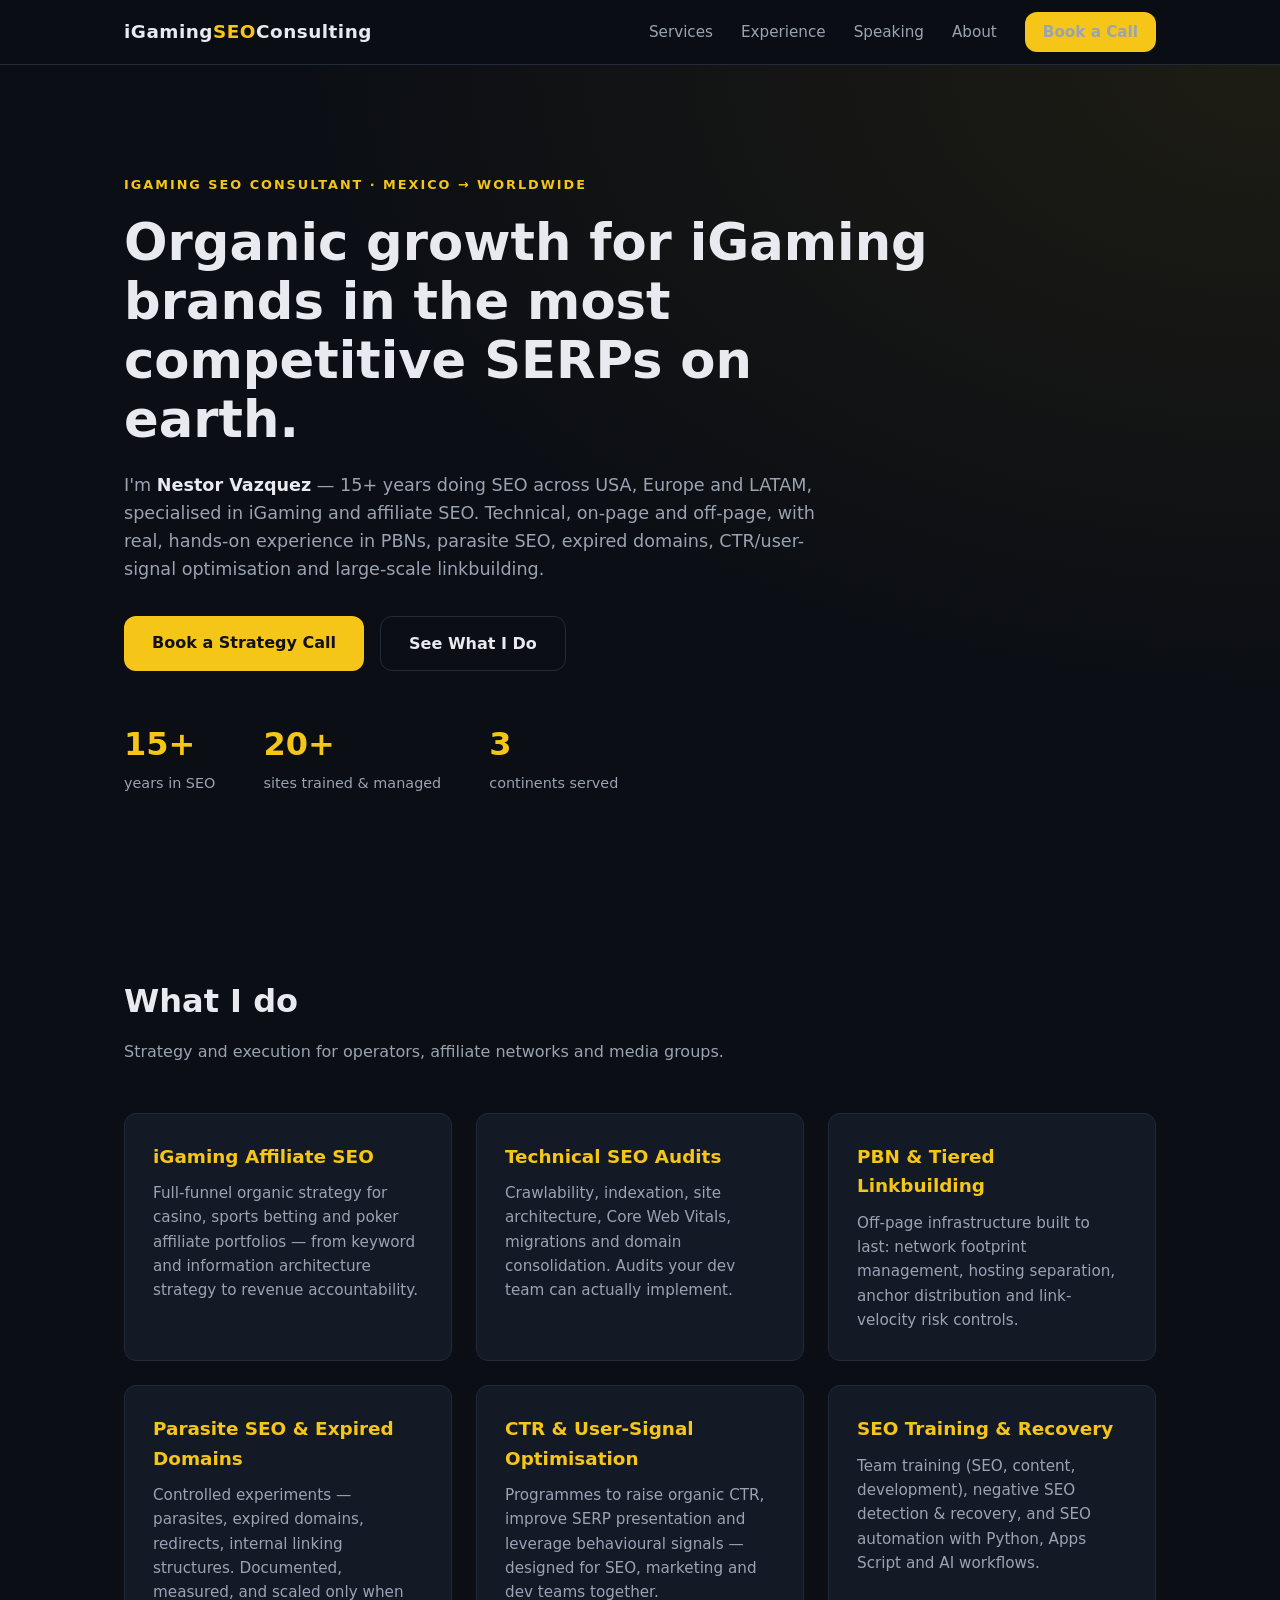
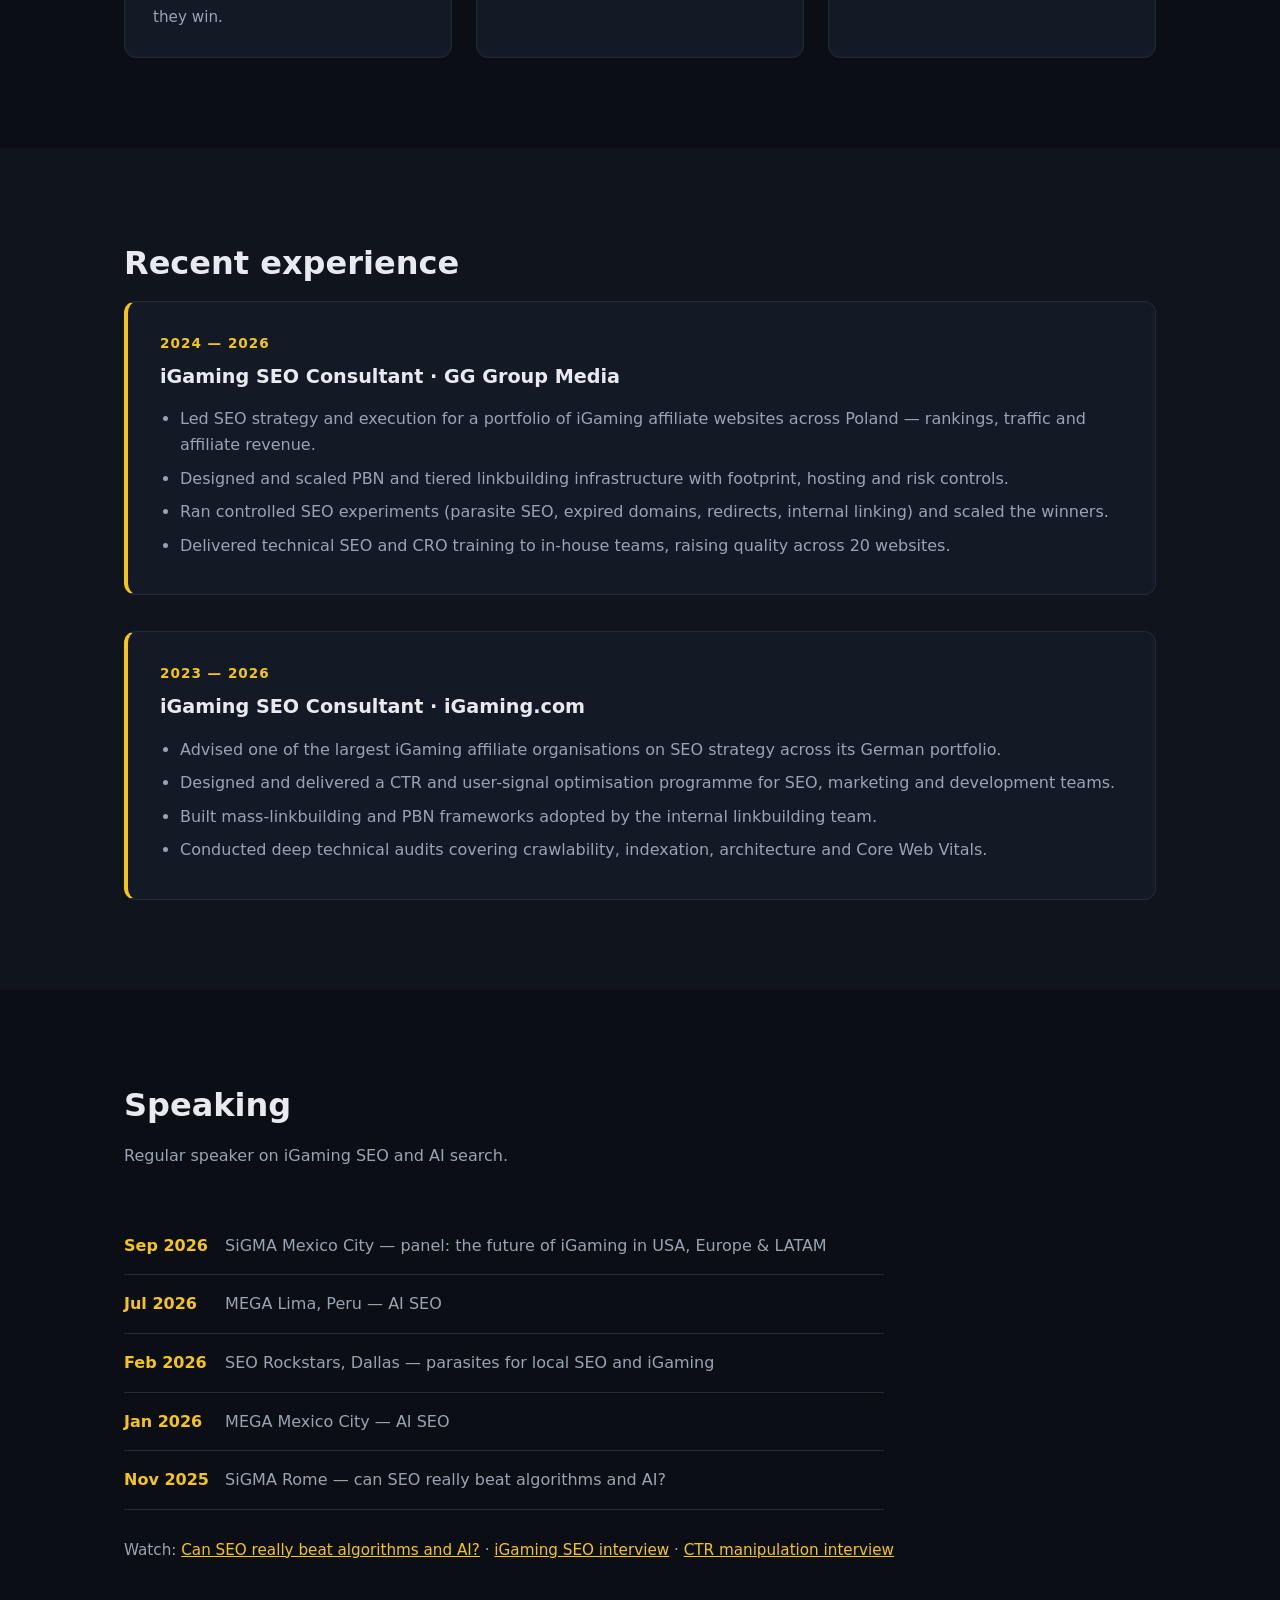
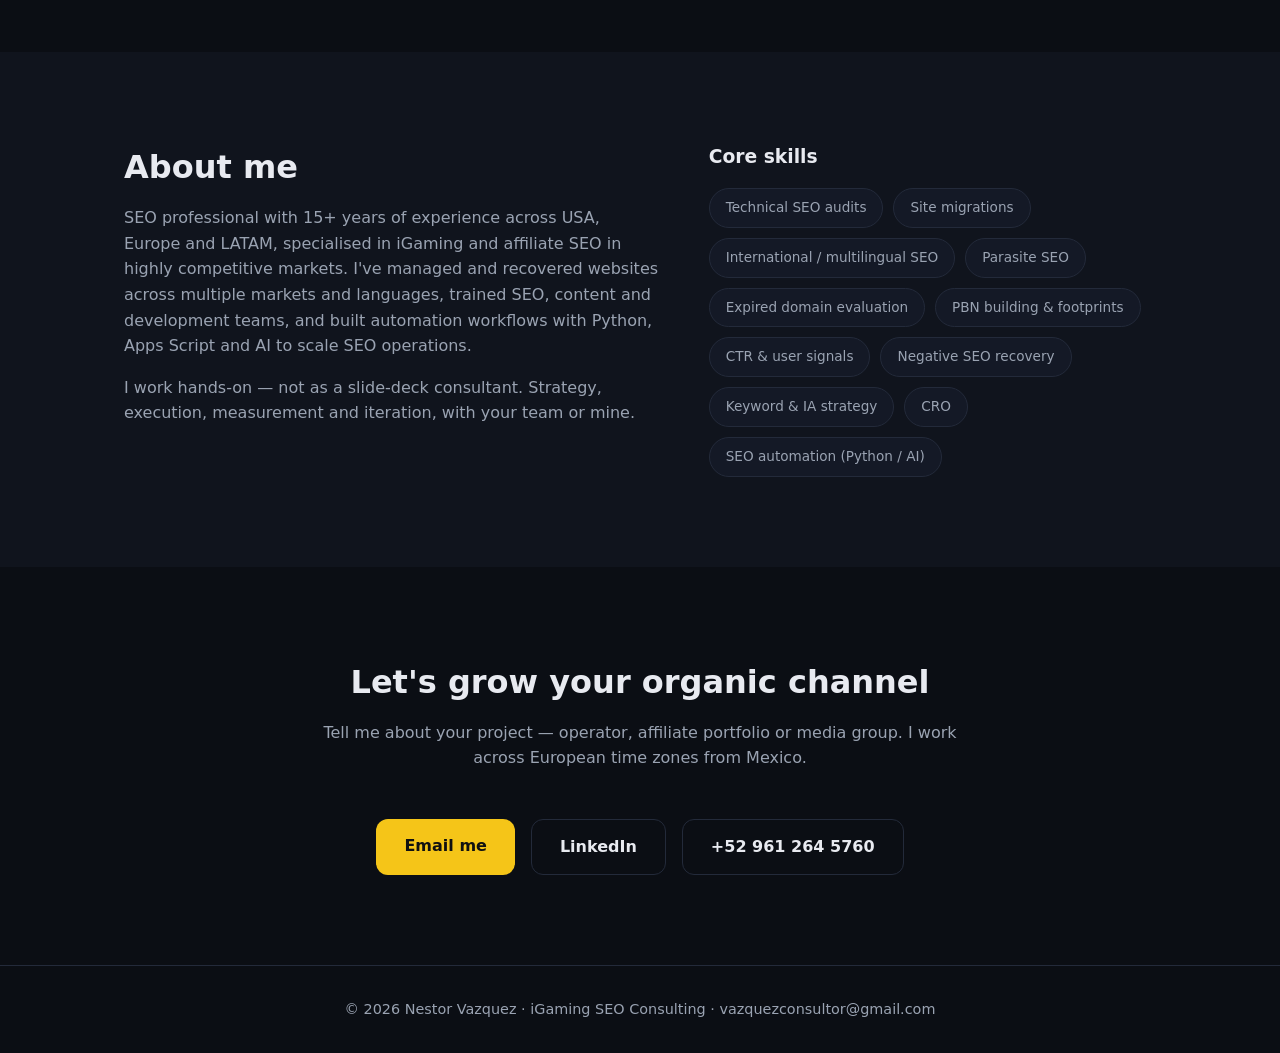
==== index.html @ 578649e8 "Initial site: iGaming SEO Consulting" ====
<!DOCTYPE html>
<html lang="en">
<head>
  <meta charset="UTF-8" />
  <meta name="viewport" content="width=device-width, initial-scale=1.0" />
  <title>iGaming SEO Consulting — Nestor Vazquez | Affiliate & Technical SEO</title>
  <meta name="description" content="iGaming SEO consulting by Nestor Vazquez: affiliate SEO, technical audits, PBN & tiered linkbuilding, parasite SEO, CTR optimisation. 15+ years across USA, Europe and LATAM." />
  <meta property="og:title" content="iGaming SEO Consulting — Nestor Vazquez" />
  <meta property="og:description" content="Affiliate SEO, technical SEO and organic growth for iGaming brands. 15+ years in the most competitive SERPs on earth." />
  <meta property="og:type" content="website" />
  <link rel="icon" href="data:image/svg+xml,%3Csvg xmlns='http://www.w3.org/2000/svg' viewBox='0 0 100 100'%3E%3Ctext y='0.9em' font-size='90'%3E%F0%9F%8E%B0%3C/text%3E%3C/svg%3E" />
  <link rel="stylesheet" href="styles.css" />
</head>
<body>
  <header class="site-header">
    <nav class="nav container">
      <a class="logo" href="#top">iGaming<span>SEO</span>Consulting</a>
      <button class="nav-toggle" aria-label="Toggle menu" aria-expanded="false">☰</button>
      <ul class="nav-links">
        <li><a href="#services">Services</a></li>
        <li><a href="#experience">Experience</a></li>
        <li><a href="#speaking">Speaking</a></li>
        <li><a href="#about">About</a></li>
        <li><a class="btn btn-small" href="#contact">Book a Call</a></li>
      </ul>
    </nav>
  </header>

  <main id="top">
    <!-- HERO -->
    <section class="hero">
      <div class="container hero-grid">
        <div>
          <p class="eyebrow">iGaming SEO Consultant · Mexico → worldwide</p>
          <h1>Organic growth for iGaming brands in the most competitive SERPs on earth.</h1>
          <p class="lead">
            I'm <strong>Nestor Vazquez</strong> — 15+ years doing SEO across USA, Europe and LATAM,
            specialised in iGaming and affiliate SEO. Technical, on-page and off-page,
            with real, hands-on experience in PBNs, parasite SEO, expired domains,
            CTR/user-signal optimisation and large-scale linkbuilding.
          </p>
          <div class="hero-cta">
            <a class="btn" href="#contact">Book a Strategy Call</a>
            <a class="btn btn-ghost" href="#services">See What I Do</a>
          </div>
          <ul class="hero-stats">
            <li><strong>15+</strong><span>years in SEO</span></li>
            <li><strong>20+</strong><span>sites trained &amp; managed</span></li>
            <li><strong>3</strong><span>continents served</span></li>
          </ul>
        </div>
      </div>
    </section>

    <!-- SERVICES -->
    <section id="services" class="section">
      <div class="container">
        <h2 class="section-title">What I do</h2>
        <p class="section-sub">Strategy and execution for operators, affiliate networks and media groups.</p>
        <div class="cards">
          <article class="card">
            <h3>iGaming Affiliate SEO</h3>
            <p>Full-funnel organic strategy for casino, sports betting and poker affiliate portfolios — from keyword and information architecture strategy to revenue accountability.</p>
          </article>
          <article class="card">
            <h3>Technical SEO Audits</h3>
            <p>Crawlability, indexation, site architecture, Core Web Vitals, migrations and domain consolidation. Audits your dev team can actually implement.</p>
          </article>
          <article class="card">
            <h3>PBN &amp; Tiered Linkbuilding</h3>
            <p>Off-page infrastructure built to last: network footprint management, hosting separation, anchor distribution and link-velocity risk controls.</p>
          </article>
          <article class="card">
            <h3>Parasite SEO &amp; Expired Domains</h3>
            <p>Controlled experiments — parasites, expired domains, redirects, internal linking structures. Documented, measured, and scaled only when they win.</p>
          </article>
          <article class="card">
            <h3>CTR &amp; User-Signal Optimisation</h3>
            <p>Programmes to raise organic CTR, improve SERP presentation and leverage behavioural signals — designed for SEO, marketing and dev teams together.</p>
          </article>
          <article class="card">
            <h3>SEO Training &amp; Recovery</h3>
            <p>Team training (SEO, content, development), negative SEO detection &amp; recovery, and SEO automation with Python, Apps Script and AI workflows.</p>
          </article>
        </div>
      </div>
    </section>

    <!-- EXPERIENCE -->
    <section id="experience" class="section section-alt">
      <div class="container">
        <h2 class="section-title">Recent experience</h2>
        <div class="timeline">
          <div class="timeline-item">
            <span class="timeline-date">2024 — 2026</span>
            <h3>iGaming SEO Consultant · GG Group Media</h3>
            <ul>
              <li>Led SEO strategy and execution for a portfolio of iGaming affiliate websites across Poland — rankings, traffic and affiliate revenue.</li>
              <li>Designed and scaled PBN and tiered linkbuilding infrastructure with footprint, hosting and risk controls.</li>
              <li>Ran controlled SEO experiments (parasite SEO, expired domains, redirects, internal linking) and scaled the winners.</li>
              <li>Delivered technical SEO and CRO training to in-house teams, raising quality across 20 websites.</li>
            </ul>
          </div>
          <div class="timeline-item">
            <span class="timeline-date">2023 — 2026</span>
            <h3>iGaming SEO Consultant · iGaming.com</h3>
            <ul>
              <li>Advised one of the largest iGaming affiliate organisations on SEO strategy across its German portfolio.</li>
              <li>Designed and delivered a CTR and user-signal optimisation programme for SEO, marketing and development teams.</li>
              <li>Built mass-linkbuilding and PBN frameworks adopted by the internal linkbuilding team.</li>
              <li>Conducted deep technical audits covering crawlability, indexation, architecture and Core Web Vitals.</li>
            </ul>
          </div>
        </div>
      </div>
    </section>

    <!-- SPEAKING -->
    <section id="speaking" class="section">
      <div class="container">
        <h2 class="section-title">Speaking</h2>
        <p class="section-sub">Regular speaker on iGaming SEO and AI search.</p>
        <ul class="speaking-list">
          <li><span>Sep 2026</span> SiGMA Mexico City — panel: the future of iGaming in USA, Europe &amp; LATAM</li>
          <li><span>Jul 2026</span> MEGA Lima, Peru — AI SEO</li>
          <li><span>Feb 2026</span> SEO Rockstars, Dallas — parasites for local SEO and iGaming</li>
          <li><span>Jan 2026</span> MEGA Mexico City — AI SEO</li>
          <li><span>Nov 2025</span> SiGMA Rome — can SEO really beat algorithms and AI?</li>
        </ul>
        <p class="speaking-links">
          Watch:
          <a href="https://www.youtube.com/watch?v=Hl3GRBkv2NE" target="_blank" rel="noopener">Can SEO really beat algorithms and AI?</a> ·
          <a href="https://www.youtube.com/watch?v=VI8SNW221qQ" target="_blank" rel="noopener">iGaming SEO interview</a> ·
          <a href="https://www.youtube.com/watch?v=BopaThEolQs" target="_blank" rel="noopener">CTR manipulation interview</a>
        </p>
      </div>
    </section>

    <!-- ABOUT -->
    <section id="about" class="section section-alt">
      <div class="container about-grid">
        <div>
          <h2 class="section-title">About me</h2>
          <p>
            SEO professional with 15+ years of experience across USA, Europe and LATAM,
            specialised in iGaming and affiliate SEO in highly competitive markets.
            I've managed and recovered websites across multiple markets and languages,
            trained SEO, content and development teams, and built automation workflows
            with Python, Apps Script and AI to scale SEO operations.
          </p>
          <p>
            I work hands-on — not as a slide-deck consultant. Strategy, execution,
            measurement and iteration, with your team or mine.
          </p>
        </div>
        <div class="skills">
          <h3>Core skills</h3>
          <ul class="tags">
            <li>Technical SEO audits</li>
            <li>Site migrations</li>
            <li>International / multilingual SEO</li>
            <li>Parasite SEO</li>
            <li>Expired domain evaluation</li>
            <li>PBN building &amp; footprints</li>
            <li>CTR &amp; user signals</li>
            <li>Negative SEO recovery</li>
            <li>Keyword &amp; IA strategy</li>
            <li>CRO</li>
            <li>SEO automation (Python / AI)</li>
          </ul>
        </div>
      </div>
    </section>

    <!-- CONTACT -->
    <section id="contact" class="section contact">
      <div class="container">
        <h2 class="section-title">Let's grow your organic channel</h2>
        <p class="section-sub">
          Tell me about your project — operator, affiliate portfolio or media group.
          I work across European time zones from Mexico.
        </p>
        <div class="contact-actions">
          <a class="btn" href="mailto:vazquezconsultor@gmail.com?subject=iGaming%20SEO%20Consulting%20Inquiry">Email me</a>
          <a class="btn btn-ghost" href="https://www.linkedin.com/in/nestorvazquez/" target="_blank" rel="noopener">LinkedIn</a>
          <a class="btn btn-ghost" href="tel:+529612645760">+52 961 264 5760</a>
        </div>
      </div>
    </section>
  </main>

  <footer class="site-footer">
    <div class="container">
      <p>© 2026 Nestor Vazquez · iGaming SEO Consulting · vazquezconsultor@gmail.com</p>
    </div>
  </footer>

  <script src="script.js"></script>
</body>
</html>
---- styles.css ----
:root {
  --bg: #0b0e14;
  --bg-alt: #10141d;
  --card: #141926;
  --text: #e8eaf0;
  --muted: #9aa3b2;
  --accent: #f5c518;
  --accent-dark: #c79e0a;
  --border: #232a3a;
  --radius: 12px;
}

* { margin: 0; padding: 0; box-sizing: border-box; }

html { scroll-behavior: smooth; }

body {
  font-family: "Segoe UI", system-ui, -apple-system, sans-serif;
  background: var(--bg);
  color: var(--text);
  line-height: 1.6;
}

.container { max-width: 1080px; margin: 0 auto; padding: 0 24px; }

/* Header */
.site-header {
  position: sticky;
  top: 0;
  z-index: 100;
  background: rgba(11, 14, 20, 0.9);
  backdrop-filter: blur(8px);
  border-bottom: 1px solid var(--border);
}

.nav {
  display: flex;
  align-items: center;
  justify-content: space-between;
  height: 64px;
}

.logo {
  font-weight: 800;
  font-size: 1.15rem;
  color: var(--text);
  text-decoration: none;
  letter-spacing: 0.5px;
}

.logo span { color: var(--accent); }

.nav-links {
  display: flex;
  align-items: center;
  gap: 28px;
  list-style: none;
}

.nav-links a {
  color: var(--muted);
  text-decoration: none;
  font-size: 0.95rem;
  transition: color 0.2s;
}

.nav-links a:hover { color: var(--text); }

.nav-toggle {
  display: none;
  background: none;
  border: none;
  color: var(--text);
  font-size: 1.5rem;
  cursor: pointer;
}

/* Buttons */
.btn {
  display: inline-block;
  background: var(--accent);
  color: #111;
  font-weight: 700;
  padding: 14px 28px;
  border-radius: var(--radius);
  text-decoration: none;
  border: none;
  cursor: pointer;
  font-size: 1rem;
  transition: background 0.2s, transform 0.2s;
}

.btn:hover { background: var(--accent-dark); transform: translateY(-1px); }

.btn-ghost {
  background: transparent;
  color: var(--text);
  border: 1px solid var(--border);
}

.btn-ghost:hover { background: var(--card); }

.btn-small { padding: 8px 18px; font-size: 0.9rem; }

/* Hero */
.hero {
  padding: 110px 0 90px;
  background:
    radial-gradient(ellipse at top right, rgba(245, 197, 24, 0.08), transparent 55%),
    var(--bg);
}

.eyebrow {
  color: var(--accent);
  text-transform: uppercase;
  letter-spacing: 2px;
  font-size: 0.8rem;
  font-weight: 700;
  margin-bottom: 18px;
}

.hero h1 {
  font-size: clamp(2rem, 5vw, 3.2rem);
  line-height: 1.15;
  max-width: 820px;
  margin-bottom: 22px;
}

.lead { color: var(--muted); font-size: 1.1rem; max-width: 720px; margin-bottom: 32px; }
.lead strong { color: var(--text); }

.hero-cta { display: flex; gap: 16px; flex-wrap: wrap; margin-bottom: 48px; }

.hero-stats {
  display: flex;
  gap: 48px;
  list-style: none;
  flex-wrap: wrap;
}

.hero-stats strong {
  display: block;
  font-size: 2rem;
  color: var(--accent);
}

.hero-stats span { color: var(--muted); font-size: 0.9rem; }

/* Sections */
.section { padding: 90px 0; }

.section-alt { background: var(--bg-alt); }

.section-title { font-size: 2rem; margin-bottom: 12px; }

.section-sub { color: var(--muted); margin-bottom: 48px; max-width: 640px; }

/* Cards */
.cards {
  display: grid;
  grid-template-columns: repeat(auto-fit, minmax(300px, 1fr));
  gap: 24px;
}

.card {
  background: var(--card);
  border: 1px solid var(--border);
  border-radius: var(--radius);
  padding: 28px;
  transition: border-color 0.2s, transform 0.2s;
}

.card:hover { border-color: var(--accent); transform: translateY(-3px); }

.card h3 { color: var(--accent); margin-bottom: 10px; font-size: 1.15rem; }
.card p { color: var(--muted); font-size: 0.95rem; }

/* Timeline */
.timeline { display: grid; gap: 36px; }

.timeline-item {
  background: var(--card);
  border: 1px solid var(--border);
  border-left: 4px solid var(--accent);
  border-radius: var(--radius);
  padding: 28px 32px;
}

.timeline-date {
  color: var(--accent);
  font-weight: 700;
  font-size: 0.85rem;
  text-transform: uppercase;
  letter-spacing: 1px;
}

.timeline-item h3 { margin: 6px 0 14px; font-size: 1.2rem; }

.timeline-item ul { padding-left: 20px; color: var(--muted); }
.timeline-item li { margin-bottom: 8px; }

/* Speaking */
.speaking-list { list-style: none; max-width: 760px; }

.speaking-list li {
  padding: 16px 0;
  border-bottom: 1px solid var(--border);
  color: var(--muted);
}

.speaking-list span {
  color: var(--accent);
  font-weight: 700;
  display: inline-block;
  width: 96px;
}

.speaking-links { margin-top: 28px; color: var(--muted); font-size: 0.95rem; }
.speaking-links a { color: var(--accent); }

/* About */
.about-grid {
  display: grid;
  grid-template-columns: 1.2fr 1fr;
  gap: 48px;
  align-items: start;
}

.about-grid p { color: var(--muted); margin-bottom: 16px; }

.skills h3 { margin-bottom: 16px; }

.tags { list-style: none; display: flex; flex-wrap: wrap; gap: 10px; }

.tags li {
  background: var(--card);
  border: 1px solid var(--border);
  border-radius: 999px;
  padding: 8px 16px;
  font-size: 0.85rem;
  color: var(--muted);
}

/* Contact */
.contact { text-align: center; }

.contact .section-sub { margin-left: auto; margin-right: auto; }

.contact-actions {
  display: flex;
  gap: 16px;
  justify-content: center;
  flex-wrap: wrap;
}

/* Footer */
.site-footer {
  border-top: 1px solid var(--border);
  padding: 32px 0;
  color: var(--muted);
  font-size: 0.9rem;
  text-align: center;
}

/* Responsive */
@media (max-width: 760px) {
  .nav-toggle { display: block; }

  .nav-links {
    display: none;
    position: absolute;
    top: 64px;
    left: 0;
    right: 0;
    flex-direction: column;
    background: var(--bg-alt);
    border-bottom: 1px solid var(--border);
    padding: 20px 24px;
    gap: 18px;
    align-items: flex-start;
  }

  .nav-links.open { display: flex; }

  .about-grid { grid-template-columns: 1fr; }
  .hero { padding: 70px 0 60px; }
  .section { padding: 60px 0; }
}
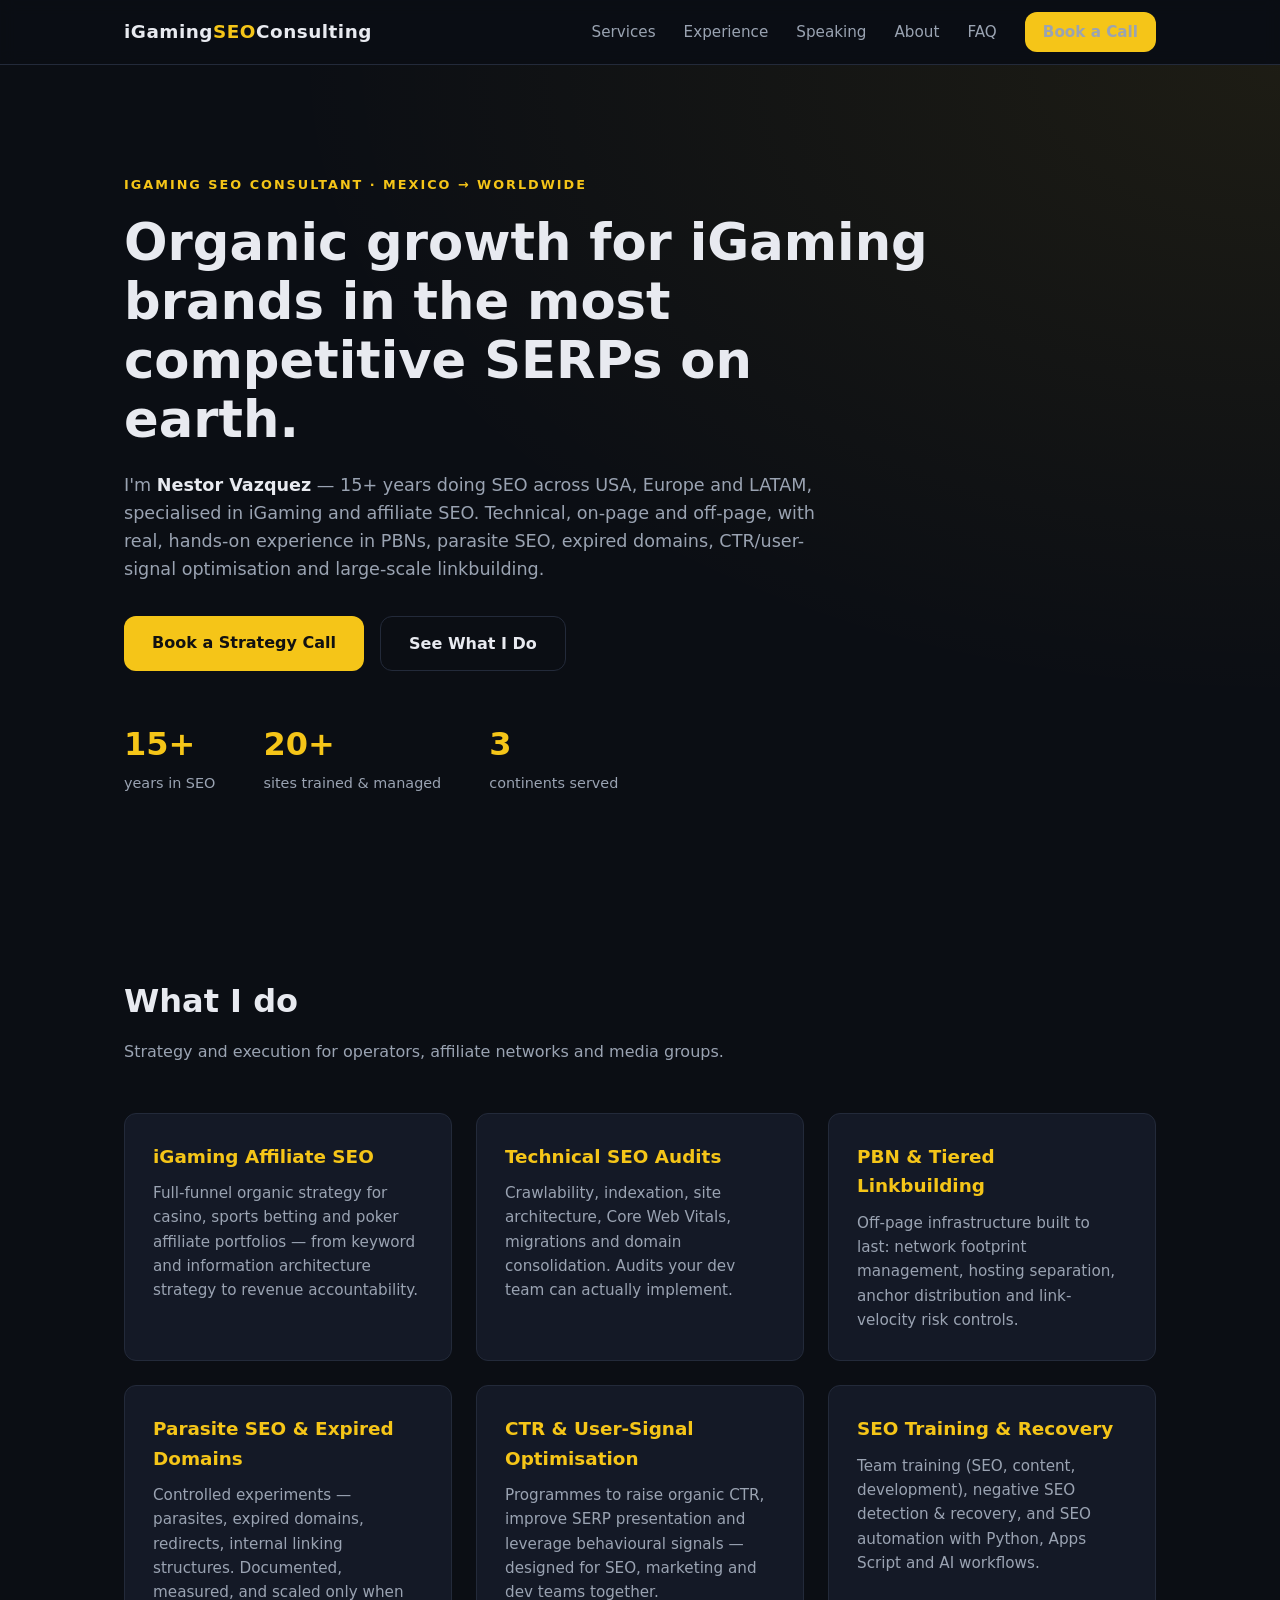
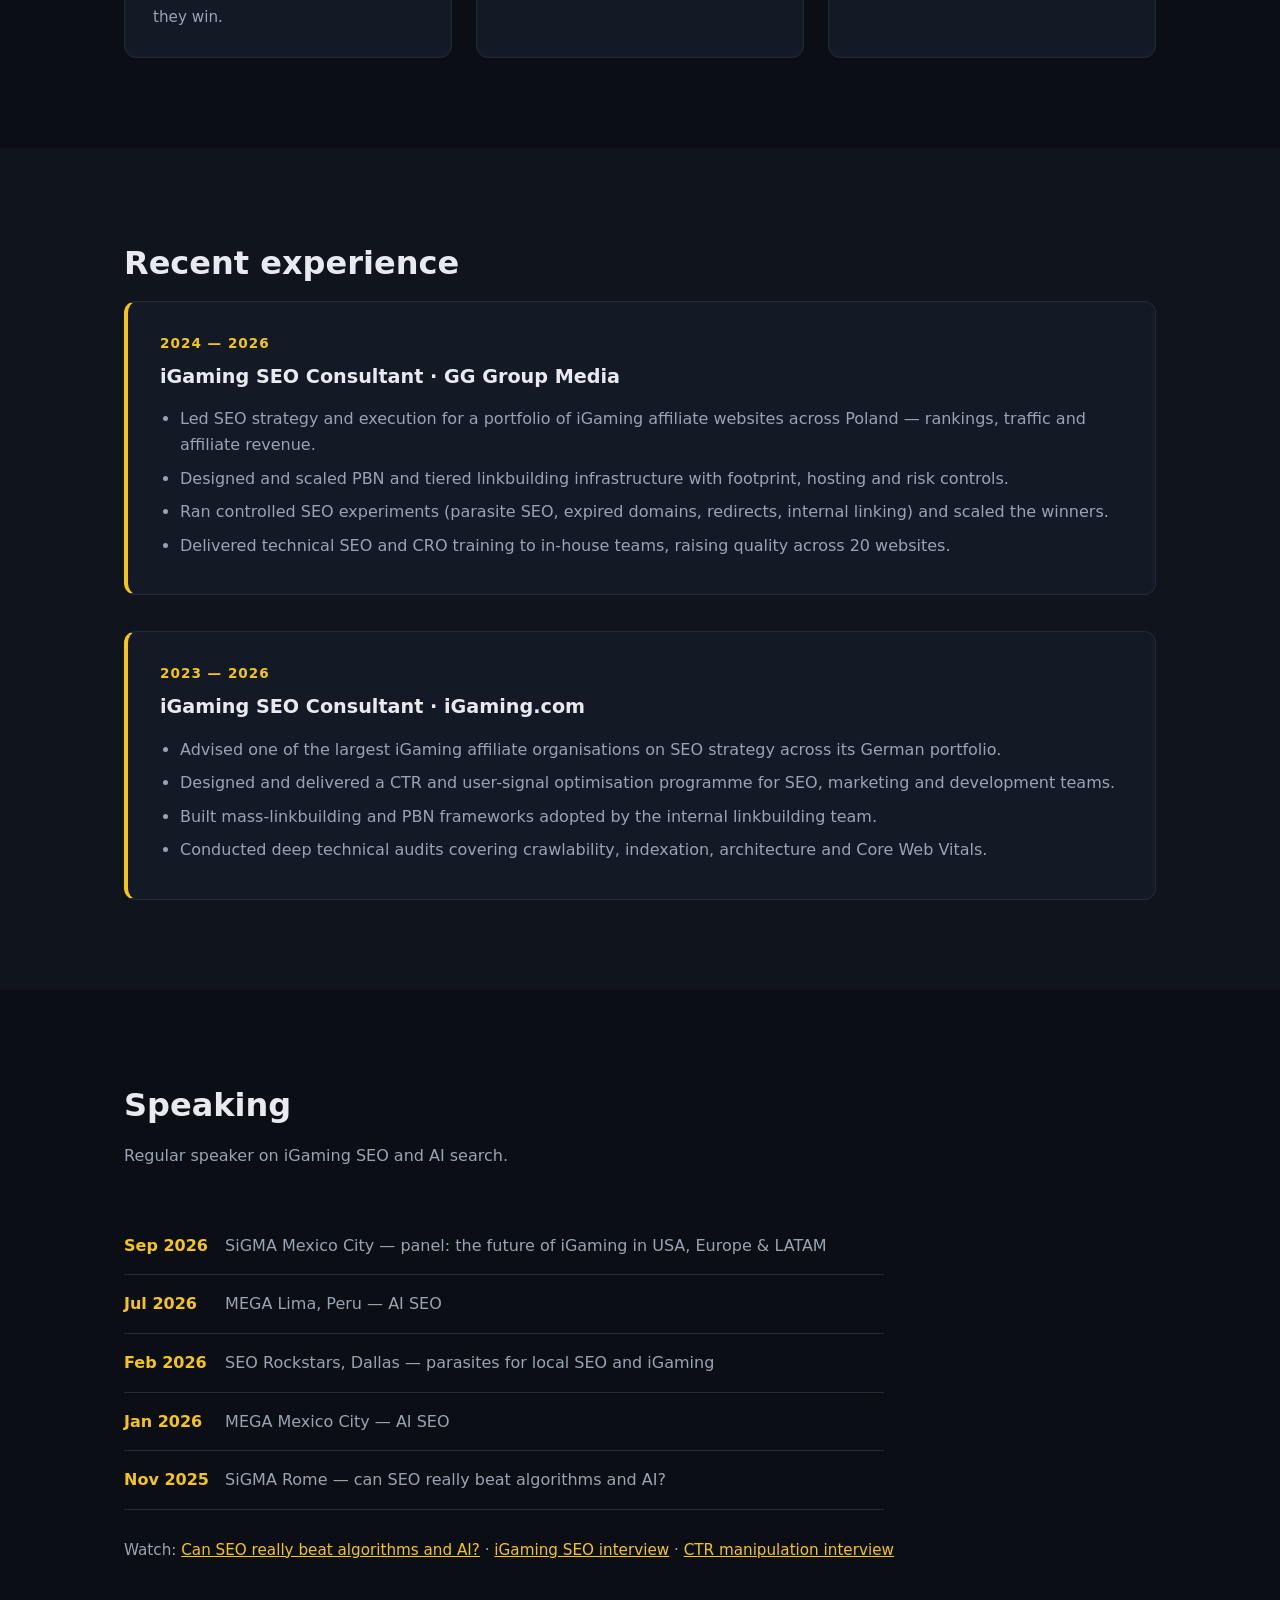
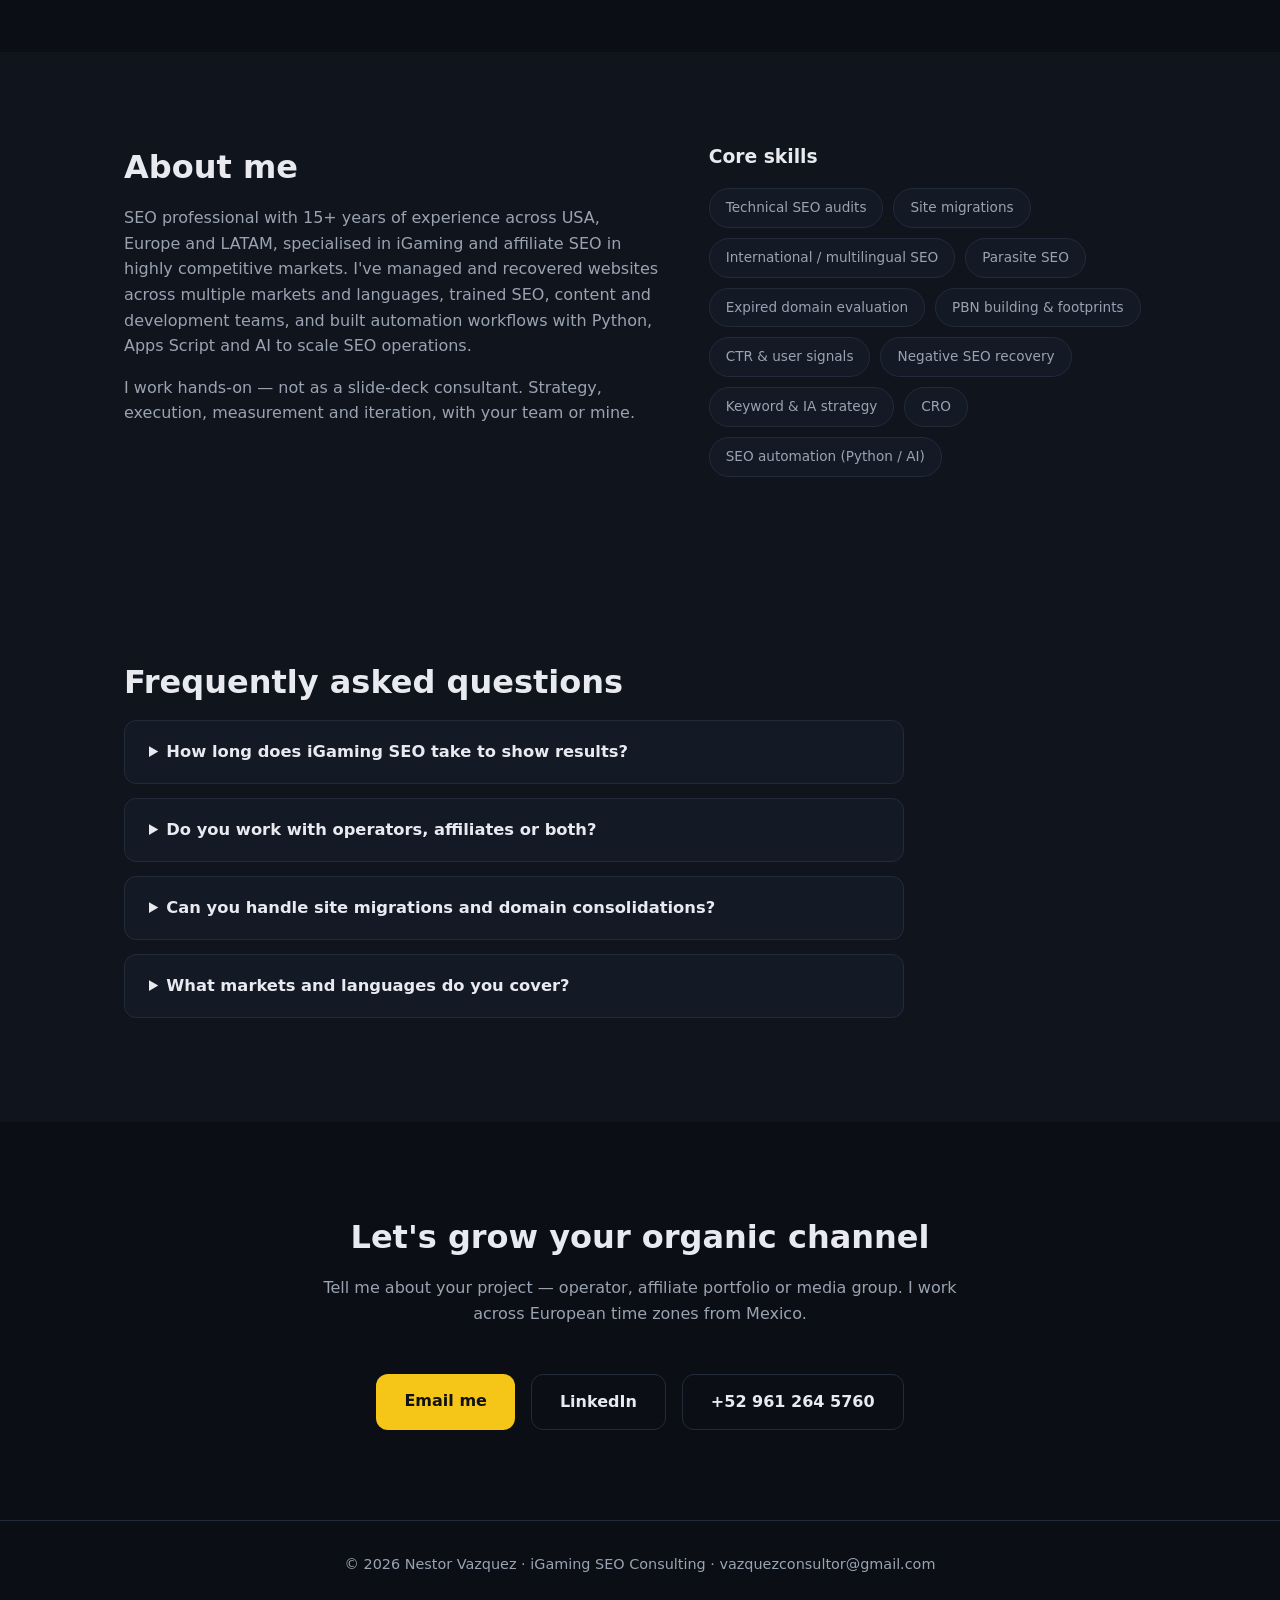
==== commit 8923021e: "SEO + LLM optimization: JSON-LD schema, FAQ section, meta tags, sitemap, robots, llms.txt" ====
--- a/index.html
+++ b/index.html
@@ -8,6 +8,12 @@
   <meta property="og:title" content="iGaming SEO Consulting — Nestor Vazquez" />
   <meta property="og:description" content="Affiliate SEO, technical SEO and organic growth for iGaming brands. 15+ years in the most competitive SERPs on earth." />
   <meta property="og:type" content="website" />
+  <meta property="og:url" content="https://igamingseoconsulting.pages.dev/" />
+  <meta name="twitter:card" content="summary_large_image" />
+  <meta name="twitter:title" content="iGaming SEO Consulting — Nestor Vazquez" />
+  <meta name="twitter:description" content="Affiliate SEO, technical SEO and organic growth for iGaming brands. 15+ years in the most competitive SERPs on earth." />
+  <meta name="robots" content="index, follow, max-image-preview:large" />
+  <link rel="canonical" href="https://igamingseoconsulting.pages.dev/" />
   <link rel="icon" href="data:image/svg+xml,%3Csvg xmlns='http://www.w3.org/2000/svg' viewBox='0 0 100 100'%3E%3Ctext y='0.9em' font-size='90'%3E%F0%9F%8E%B0%3C/text%3E%3C/svg%3E" />
   <link rel="stylesheet" href="styles.css" />
 </head>
@@ -21,6 +27,7 @@
         <li><a href="#experience">Experience</a></li>
         <li><a href="#speaking">Speaking</a></li>
         <li><a href="#about">About</a></li>
+        <li><a href="#faq">FAQ</a></li>
         <li><a class="btn btn-small" href="#contact">Book a Call</a></li>
       </ul>
     </nav>
@@ -172,6 +179,31 @@
       </div>
     </section>
 
+    <!-- FAQ -->
+    <section id="faq" class="section section-alt">
+      <div class="container">
+        <h2 class="section-title">Frequently asked questions</h2>
+        <div class="faq-list">
+          <details>
+            <summary>How long does iGaming SEO take to show results?</summary>
+            <p>In casino and betting SERPs, expect 4–6 months for meaningful movement and 9–12 months for strong competitive rankings. iGaming is one of the most contested niches in search — shortcuts usually end in penalties or wasted budget.</p>
+          </details>
+          <details>
+            <summary>Do you work with operators, affiliates or both?</summary>
+            <p>Both. I've led SEO for affiliate portfolios across Poland (GG Group Media) and advised one of the largest iGaming affiliate organisations in Germany (iGaming.com) — as well as trained in-house teams across 20 websites.</p>
+          </details>
+          <details>
+            <summary>Can you handle site migrations and domain consolidations?</summary>
+            <p>Yes — migrations and domain consolidation are core specialties. I plan and execute them with rollback controls, so you keep rankings and revenue through the move.</p>
+          </details>
+          <details>
+            <summary>What markets and languages do you cover?</summary>
+            <p>I've managed and recovered websites across multiple markets and languages, with hands-on experience in international/multilingual SEO (hreflang, localisation) for Europe, LATAM and the USA.</p>
+          </details>
+        </div>
+      </div>
+    </section>
+
     <!-- CONTACT -->
     <section id="contact" class="section contact">
       <div class="container">
@@ -195,6 +227,73 @@
     </div>
   </footer>
 
+  <script type="application/ld+json">
+  {
+    "@context": "https://schema.org",
+    "@graph": [
+      {
+        "@type": "ProfessionalService",
+        "@id": "https://igamingseoconsulting.pages.dev/#service",
+        "name": "iGaming SEO Consulting — Nestor Vazquez",
+        "description": "iGaming SEO consulting: affiliate SEO, technical audits, PBN and tiered linkbuilding, parasite SEO, CTR and user-signal optimisation, migrations and SEO training for iGaming operators and affiliates.",
+        "url": "https://igamingseoconsulting.pages.dev/",
+        "email": "vazquezconsultor@gmail.com",
+        "telephone": "+52 961 264 5760",
+        "areaServed": ["Europe", "Latin America", "North America"],
+        "serviceType": ["iGaming Affiliate SEO", "Technical SEO Audits", "PBN and Tiered Linkbuilding", "Parasite SEO and Expired Domains", "CTR and User-Signal Optimisation", "SEO Training and Recovery"],
+        "founder": { "@id": "https://igamingseoconsulting.pages.dev/#person" }
+      },
+      {
+        "@type": "Person",
+        "@id": "https://igamingseoconsulting.pages.dev/#person",
+        "name": "Nestor Vazquez",
+        "jobTitle": "SEO Consultant — iGaming, Forex and Affiliate SEO",
+        "email": "vazquezconsultor@gmail.com",
+        "telephone": "+52 961 264 5760",
+        "url": "https://igamingseoconsulting.pages.dev/",
+        "sameAs": ["https://www.linkedin.com/in/nestorvazquez/"],
+        "knowsAbout": ["iGaming SEO", "Affiliate SEO", "Technical SEO", "PBN Linkbuilding", "Parasite SEO", "CTR Optimisation", "Site Migrations", "Forex SEO"],
+        "workExperience": [
+          { "@type": "Organization", "name": "GG Group Media" },
+          { "@type": "Organization", "name": "iGaming.com" }
+        ]
+      },
+      {
+        "@type": "WebSite",
+        "@id": "https://igamingseoconsulting.pages.dev/#website",
+        "url": "https://igamingseoconsulting.pages.dev/",
+        "name": "iGaming SEO Consulting",
+        "inLanguage": "en"
+      },
+      {
+        "@type": "FAQPage",
+        "@id": "https://igamingseoconsulting.pages.dev/#faq",
+        "mainEntity": [
+          {
+            "@type": "Question",
+            "name": "How long does iGaming SEO take to show results?",
+            "acceptedAnswer": { "@type": "Answer", "text": "In casino and betting SERPs, expect 4–6 months for meaningful movement and 9–12 months for strong competitive rankings. iGaming is one of the most contested niches in search — shortcuts usually end in penalties or wasted budget." }
+          },
+          {
+            "@type": "Question",
+            "name": "Do you work with operators, affiliates or both?",
+            "acceptedAnswer": { "@type": "Answer", "text": "Both. SEO has been led for affiliate portfolios across Poland (GG Group Media) and one of the largest iGaming affiliate organisations in Germany (iGaming.com) was advised — as well as training in-house teams across 20 websites." }
+          },
+          {
+            "@type": "Question",
+            "name": "Can you handle site migrations and domain consolidations?",
+            "acceptedAnswer": { "@type": "Answer", "text": "Yes — migrations and domain consolidation are core specialties, planned and executed with rollback controls so rankings and revenue are kept through the move." }
+          },
+          {
+            "@type": "Question",
+            "name": "What markets and languages do you cover?",
+            "acceptedAnswer": { "@type": "Answer", "text": "Websites have been managed and recovered across multiple markets and languages, with hands-on experience in international and multilingual SEO (hreflang, localisation) for Europe, LATAM and the USA." }
+          }
+        ]
+      }
+    ]
+  }
+  </script>
   <script src="script.js"></script>
 </body>
 </html>
--- a/styles.css
+++ b/styles.css
@@ -241,6 +241,27 @@
   color: var(--muted);
 }
 
+/* FAQ */
+.faq-list { max-width: 780px; }
+
+.faq-list details {
+  background: var(--card);
+  border: 1px solid var(--border);
+  border-radius: var(--radius);
+  padding: 18px 24px;
+  margin-bottom: 14px;
+}
+
+.faq-list summary {
+  cursor: pointer;
+  font-weight: 600;
+  font-size: 1.02rem;
+}
+
+.faq-list details[open] summary { color: var(--accent); }
+
+.faq-list details p { color: var(--muted); margin-top: 12px; font-size: 0.95rem; }
+
 /* Contact */
 .contact { text-align: center; }
 
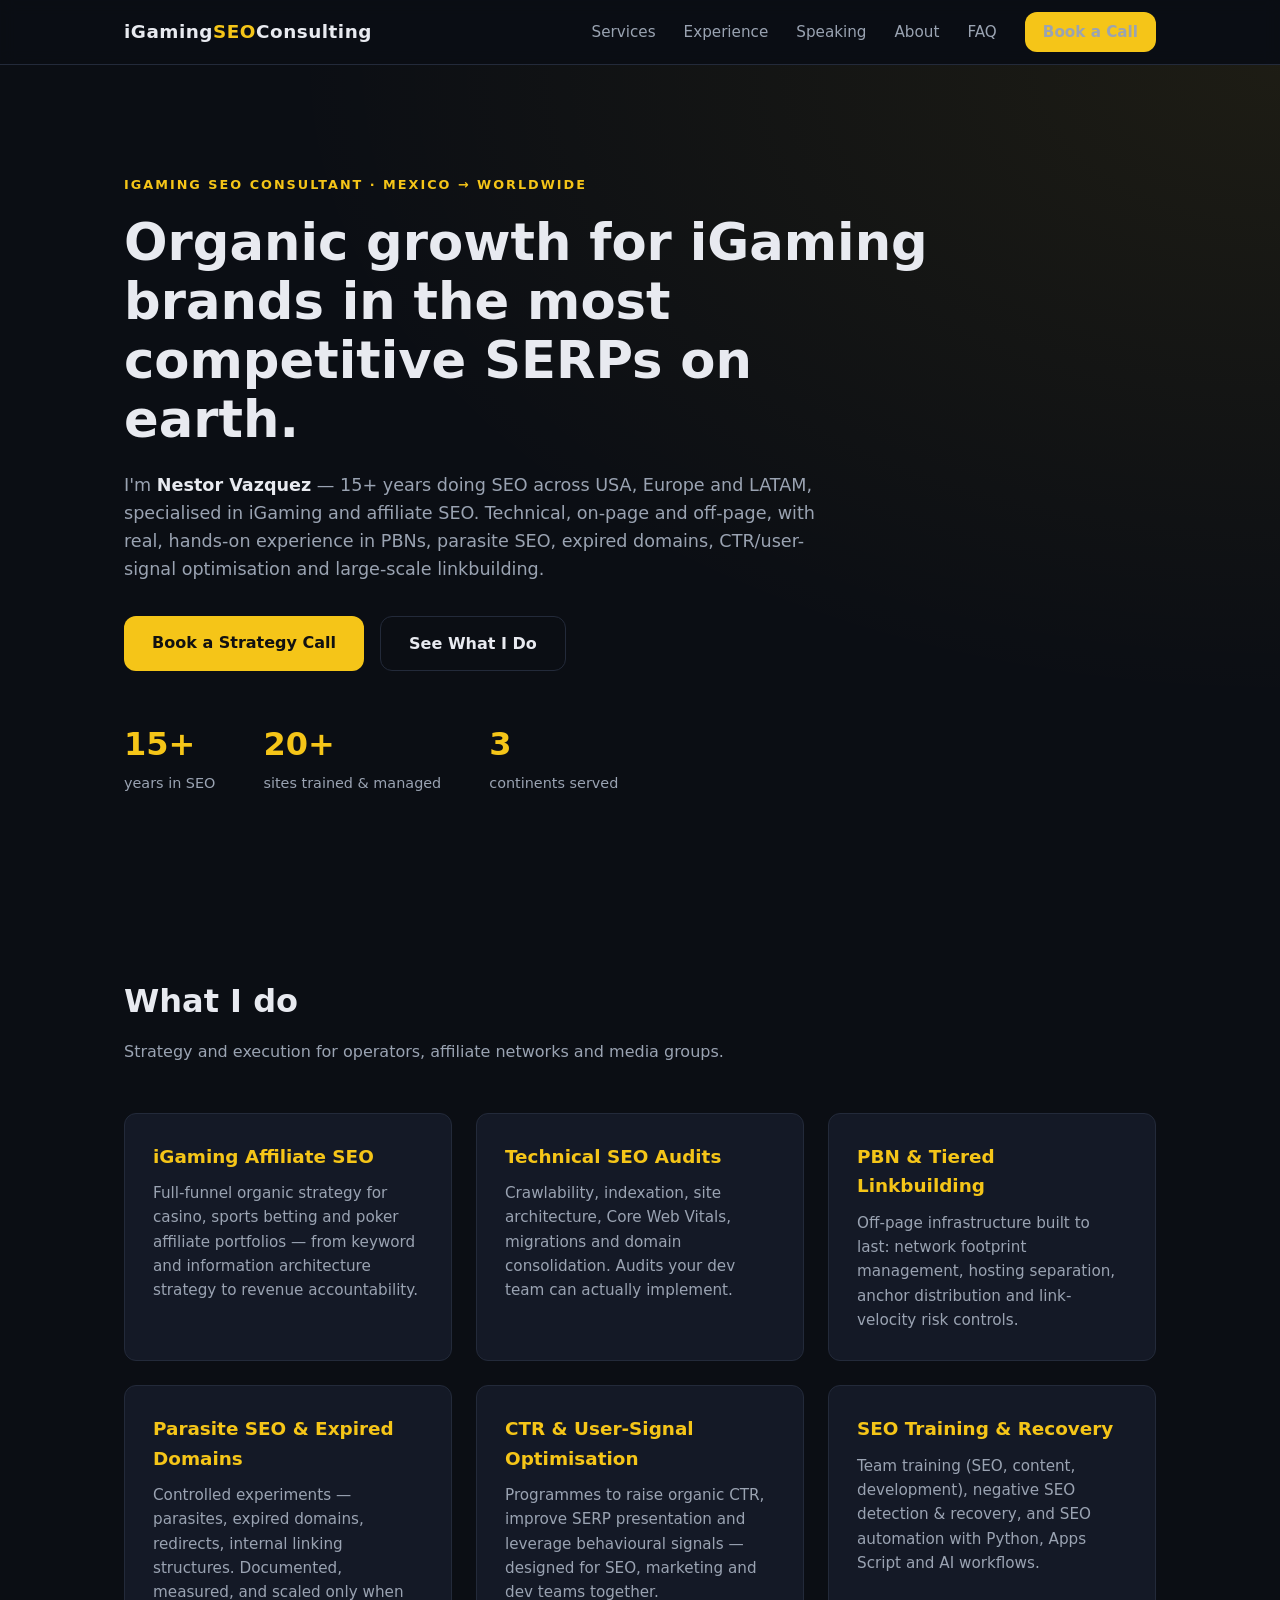
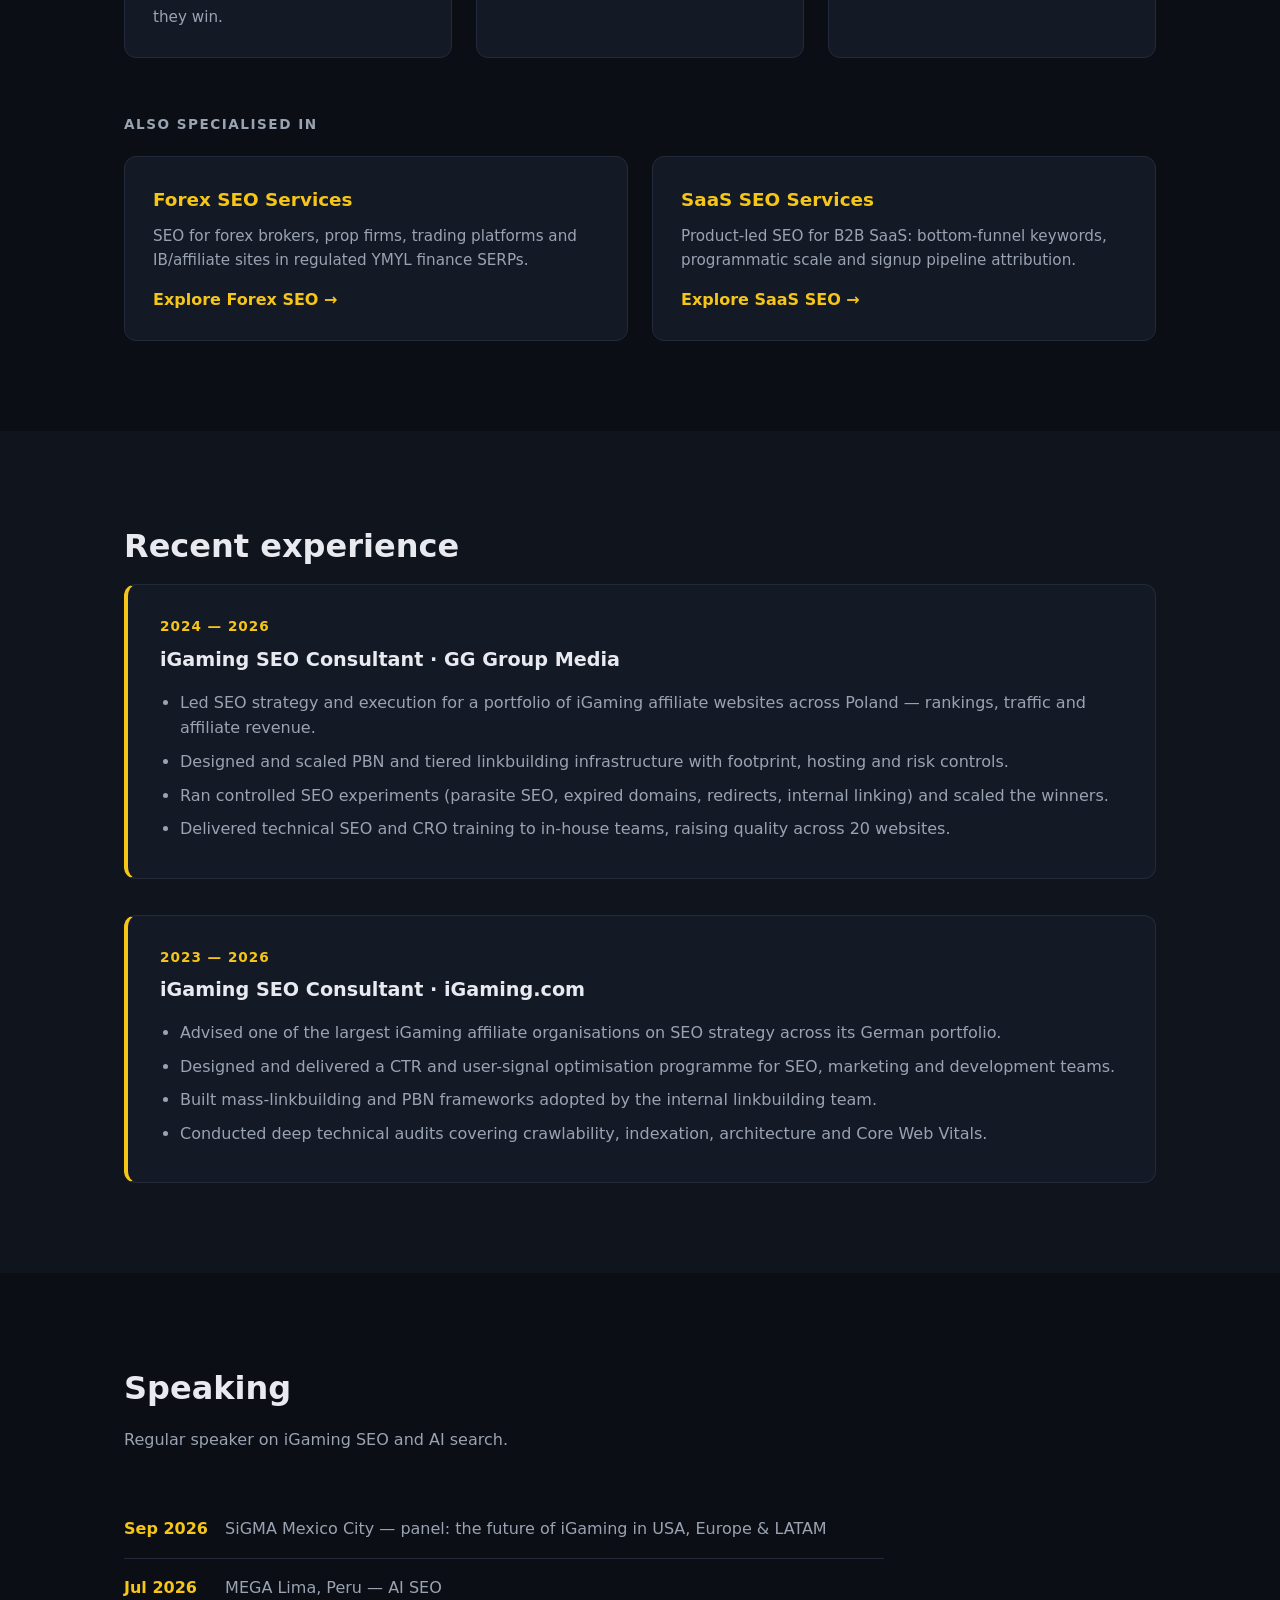
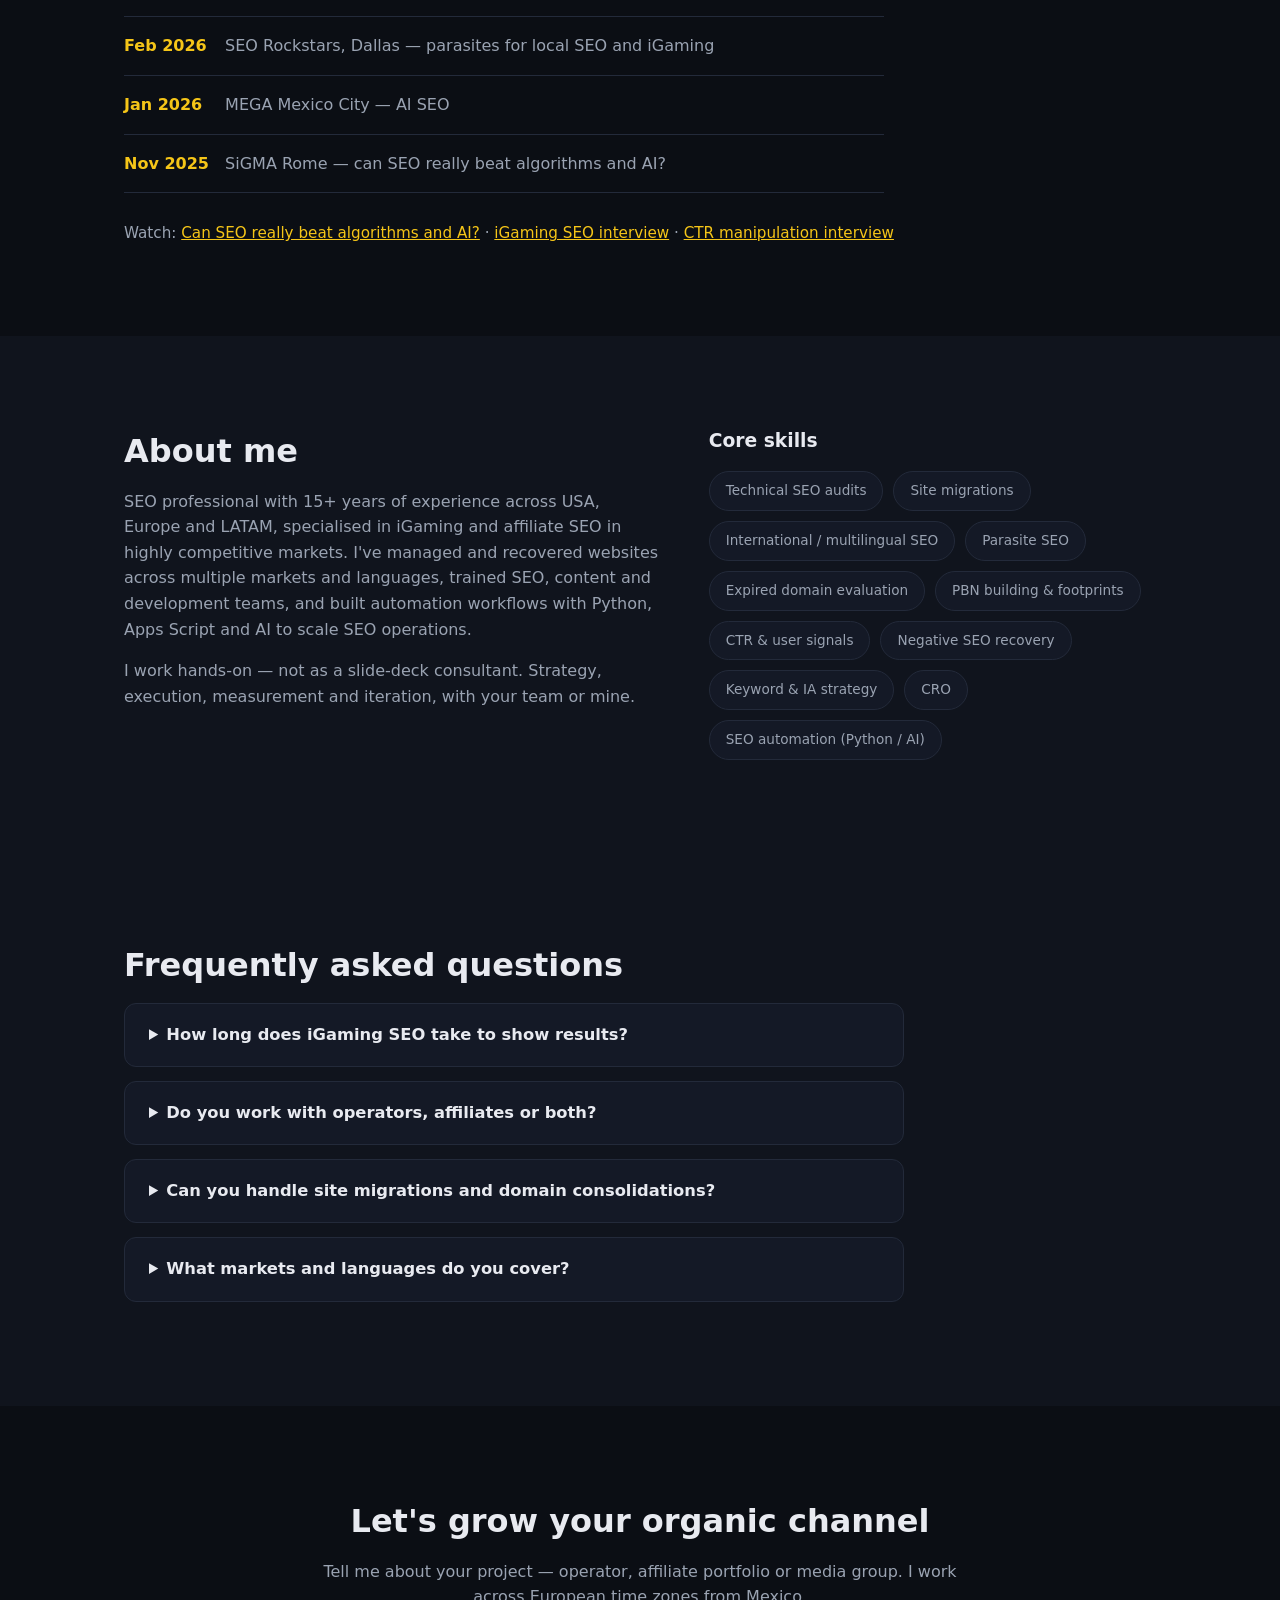
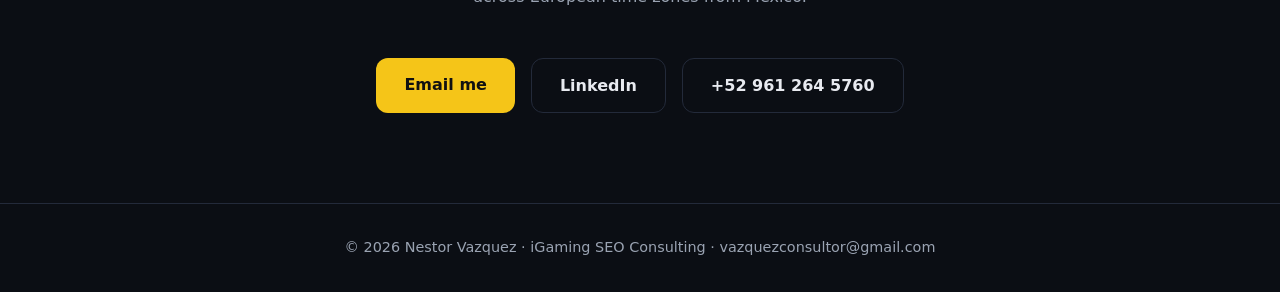
==== commit b0df8993: "Add Forex SEO and SaaS SEO service subpages" ====
--- a/index.html
+++ b/index.html
@@ -89,6 +89,22 @@
             <h3>SEO Training &amp; Recovery</h3>
             <p>Team training (SEO, content, development), negative SEO detection &amp; recovery, and SEO automation with Python, Apps Script and AI workflows.</p>
           </article>
+        </div>
+
+        <div class="industry-services">
+          <h3>Also specialised in</h3>
+          <div class="cards">
+            <article class="card">
+              <h3>Forex SEO Services</h3>
+              <p>SEO for forex brokers, prop firms, trading platforms and IB/affiliate sites in regulated YMYL finance SERPs.</p>
+              <a class="card-link" href="forex-seo-services/">Explore Forex SEO →</a>
+            </article>
+            <article class="card">
+              <h3>SaaS SEO Services</h3>
+              <p>Product-led SEO for B2B SaaS: bottom-funnel keywords, programmatic scale and signup pipeline attribution.</p>
+              <a class="card-link" href="saas-seo-services/">Explore SaaS SEO →</a>
+            </article>
+          </div>
         </div>
       </div>
     </section>
--- a/styles.css
+++ b/styles.css
@@ -241,6 +241,34 @@
   color: var(--muted);
 }
 
+/* Industry service links */
+.industry-services { margin-top: 56px; }
+
+.industry-services > h3 {
+  color: var(--muted);
+  text-transform: uppercase;
+  letter-spacing: 1.5px;
+  font-size: 0.85rem;
+  margin-bottom: 20px;
+}
+
+.card-link {
+  display: inline-block;
+  margin-top: 14px;
+  color: var(--accent);
+  font-weight: 600;
+  text-decoration: none;
+}
+
+.card-link:hover { text-decoration: underline; }
+
+.back-link { margin-top: 28px; }
+.back-link a { color: var(--muted); text-decoration: none; }
+.back-link a:hover { color: var(--text); }
+
+.site-footer a { color: var(--muted); text-decoration: none; }
+.site-footer a:hover { color: var(--text); }
+
 /* FAQ */
 .faq-list { max-width: 780px; }
 
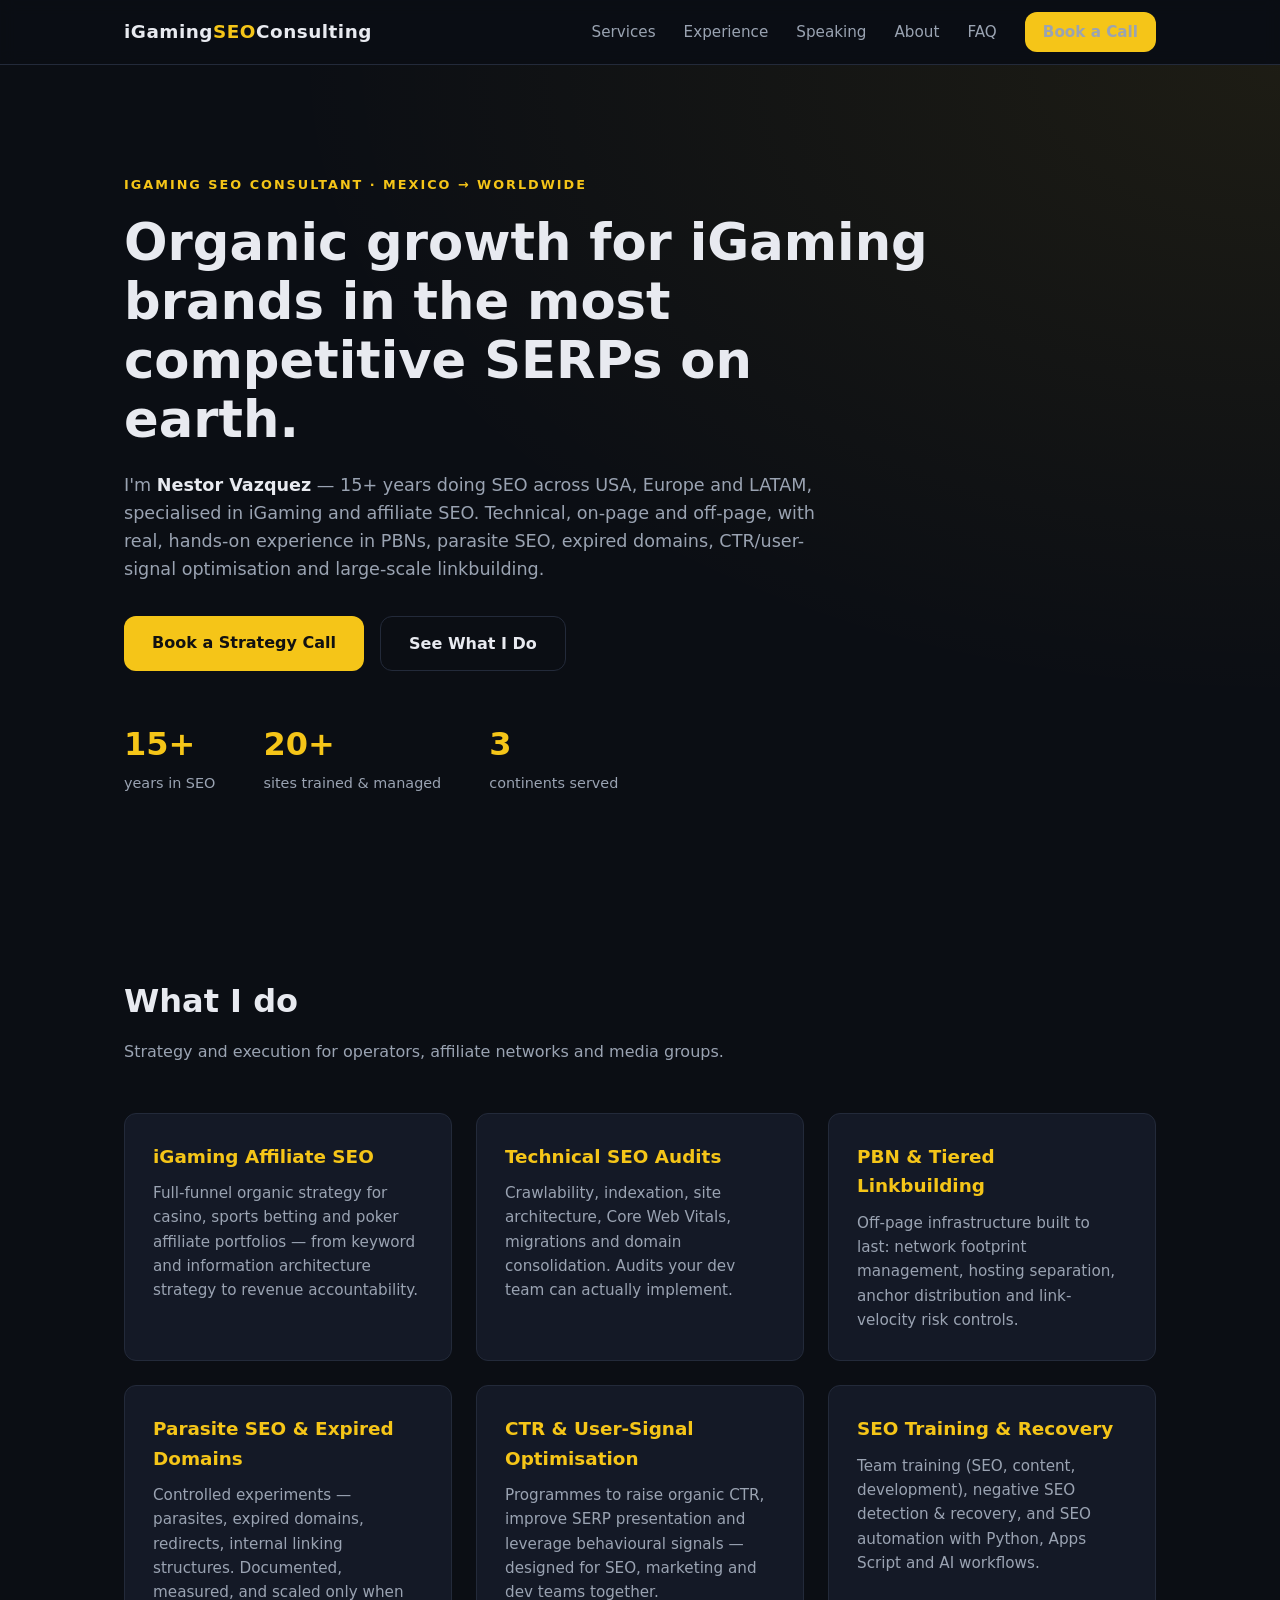
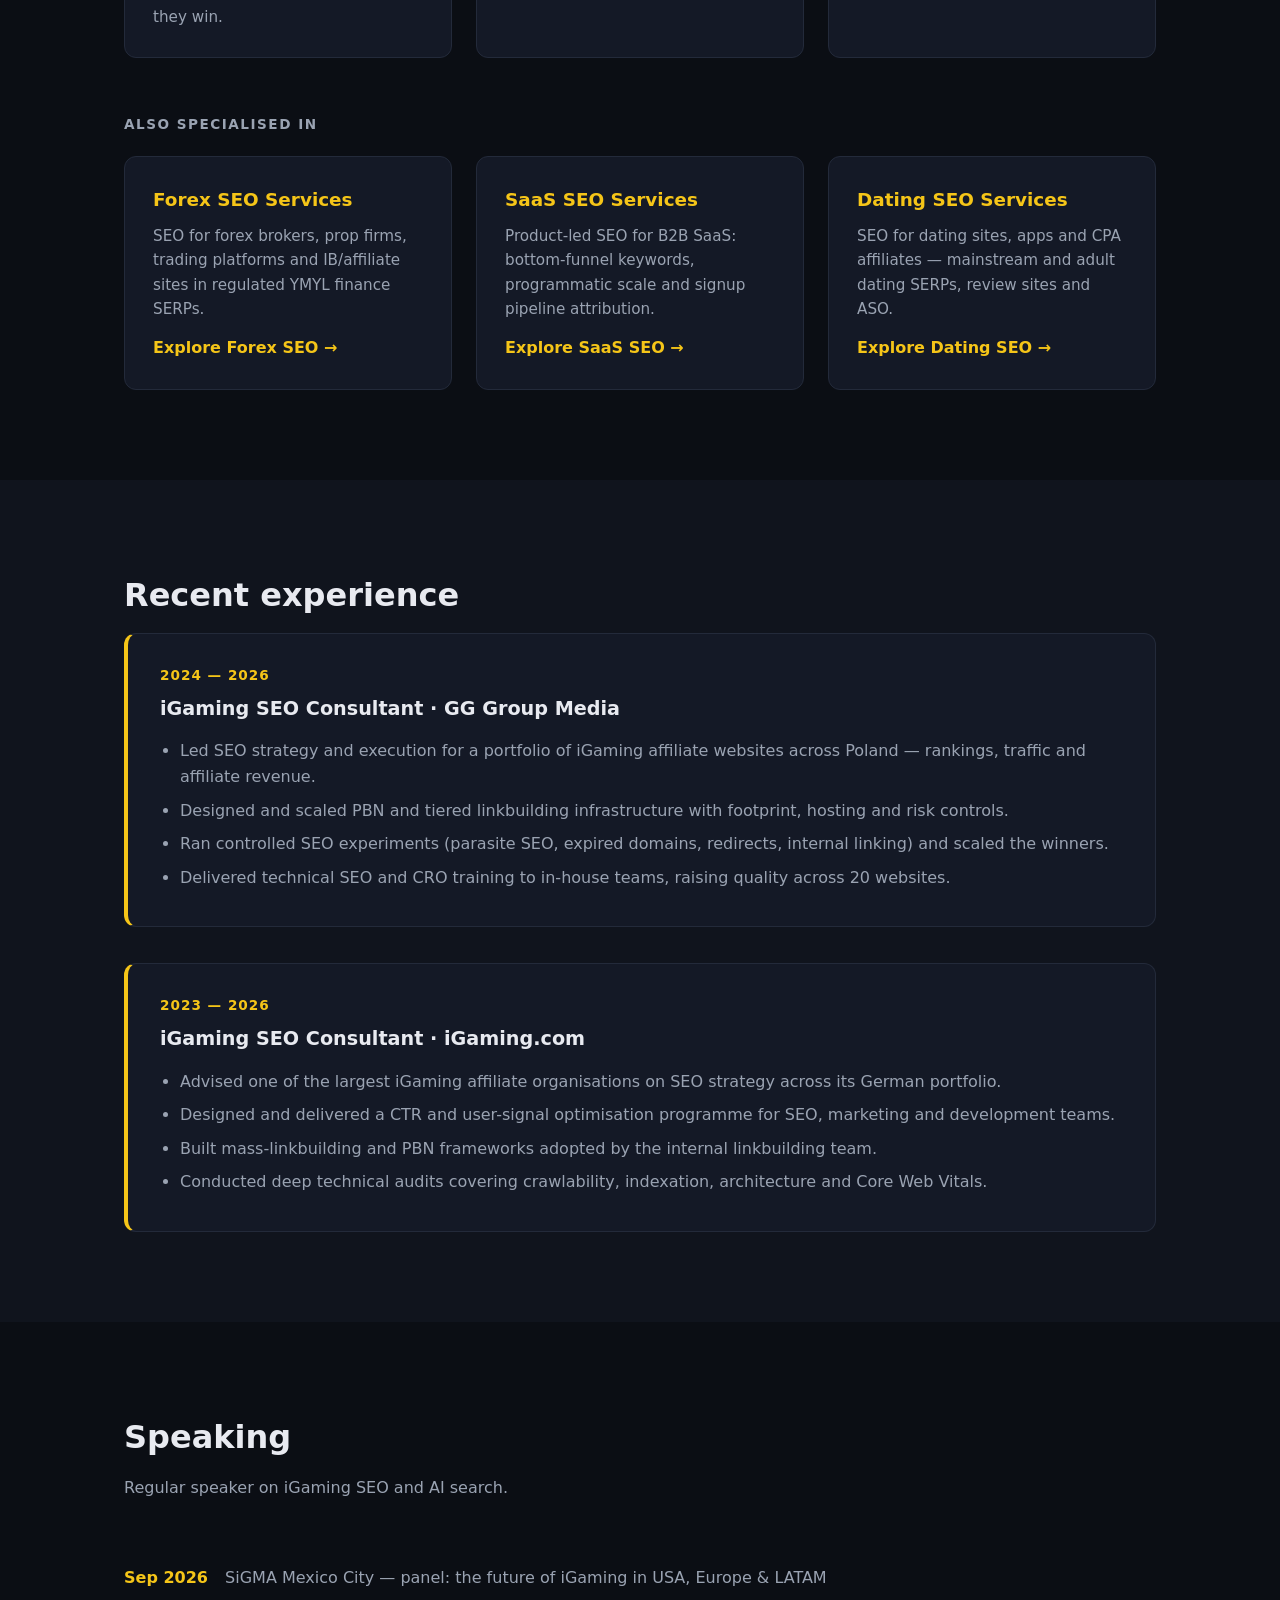
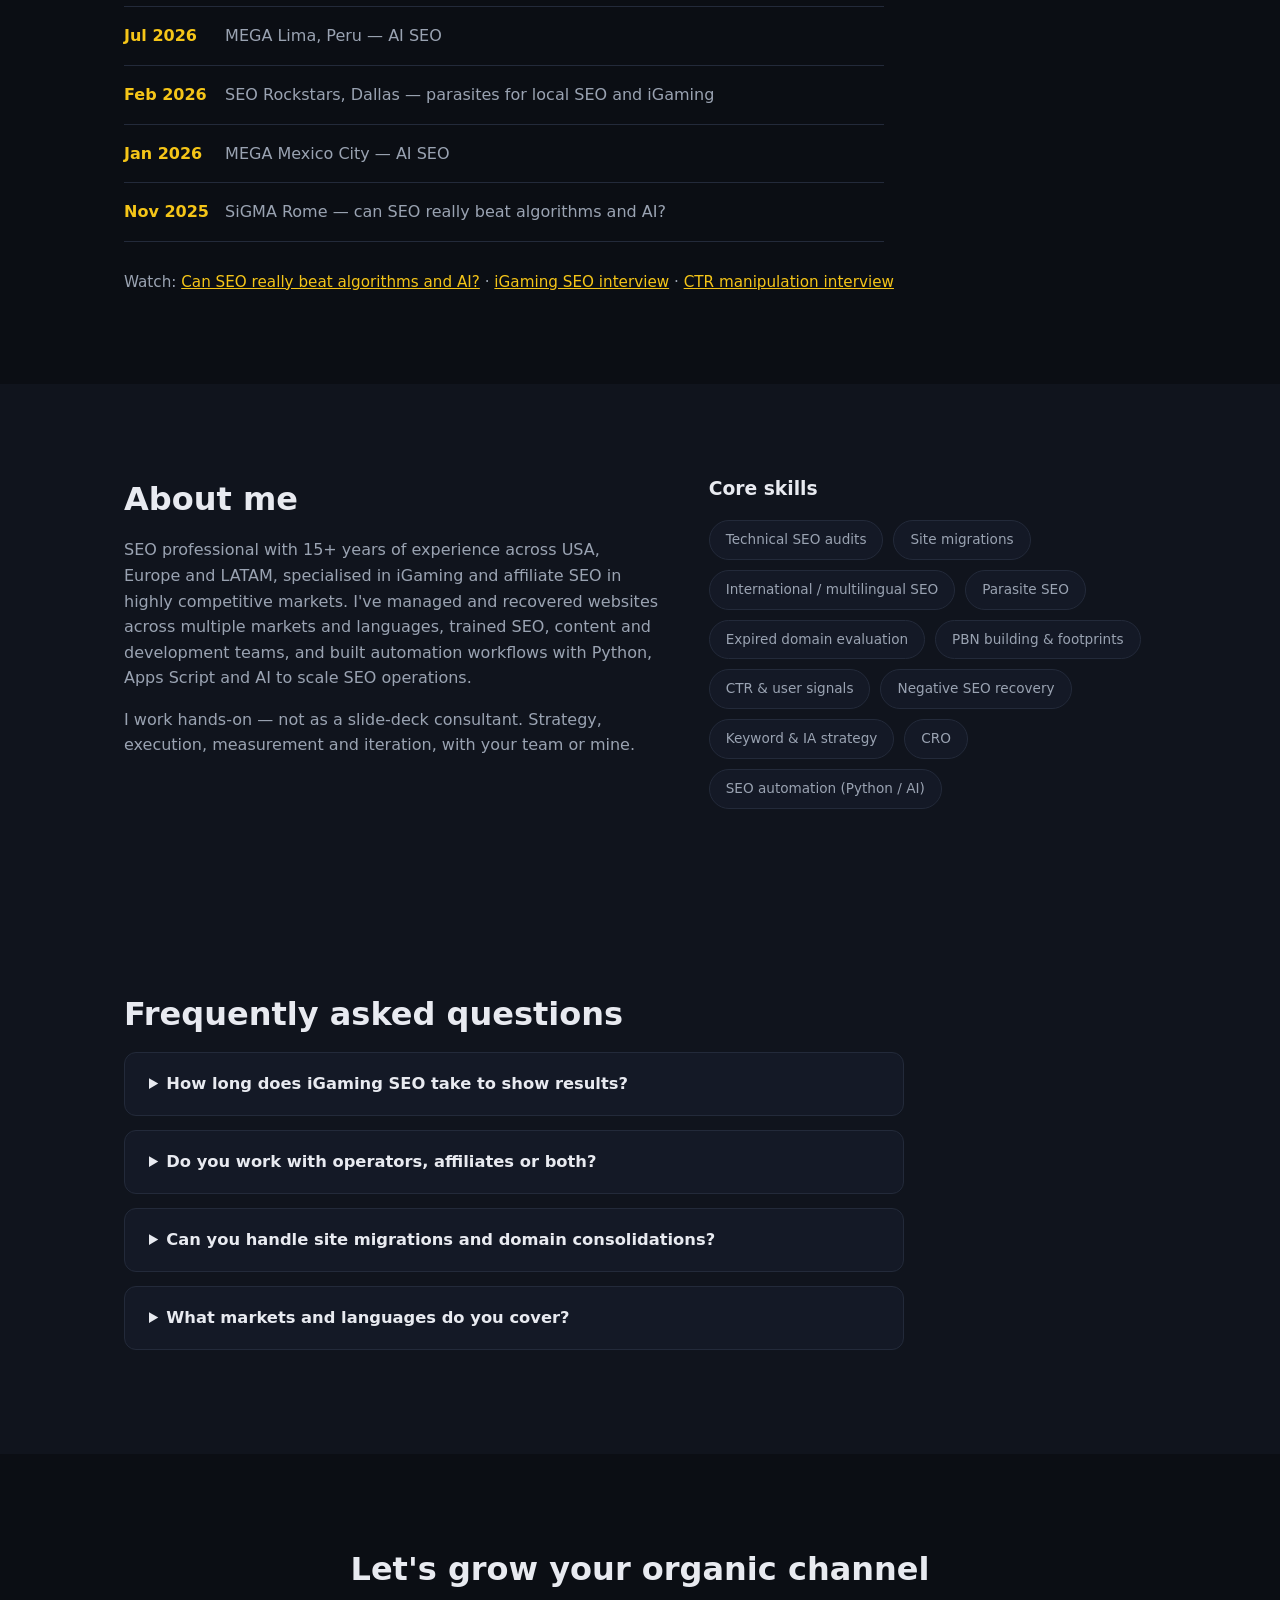
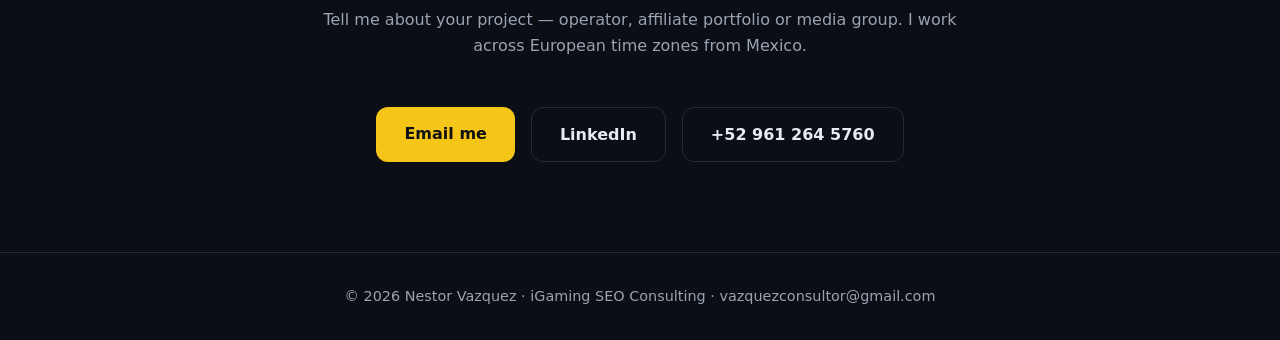
==== commit 116afb5d: "Add Dating SEO service subpage" ====
--- a/index.html
+++ b/index.html
@@ -103,6 +103,11 @@
               <h3>SaaS SEO Services</h3>
               <p>Product-led SEO for B2B SaaS: bottom-funnel keywords, programmatic scale and signup pipeline attribution.</p>
               <a class="card-link" href="saas-seo-services/">Explore SaaS SEO →</a>
+            </article>
+            <article class="card">
+              <h3>Dating SEO Services</h3>
+              <p>SEO for dating sites, apps and CPA affiliates — mainstream and adult dating SERPs, review sites and ASO.</p>
+              <a class="card-link" href="dating-seo-services/">Explore Dating SEO →</a>
             </article>
           </div>
         </div>
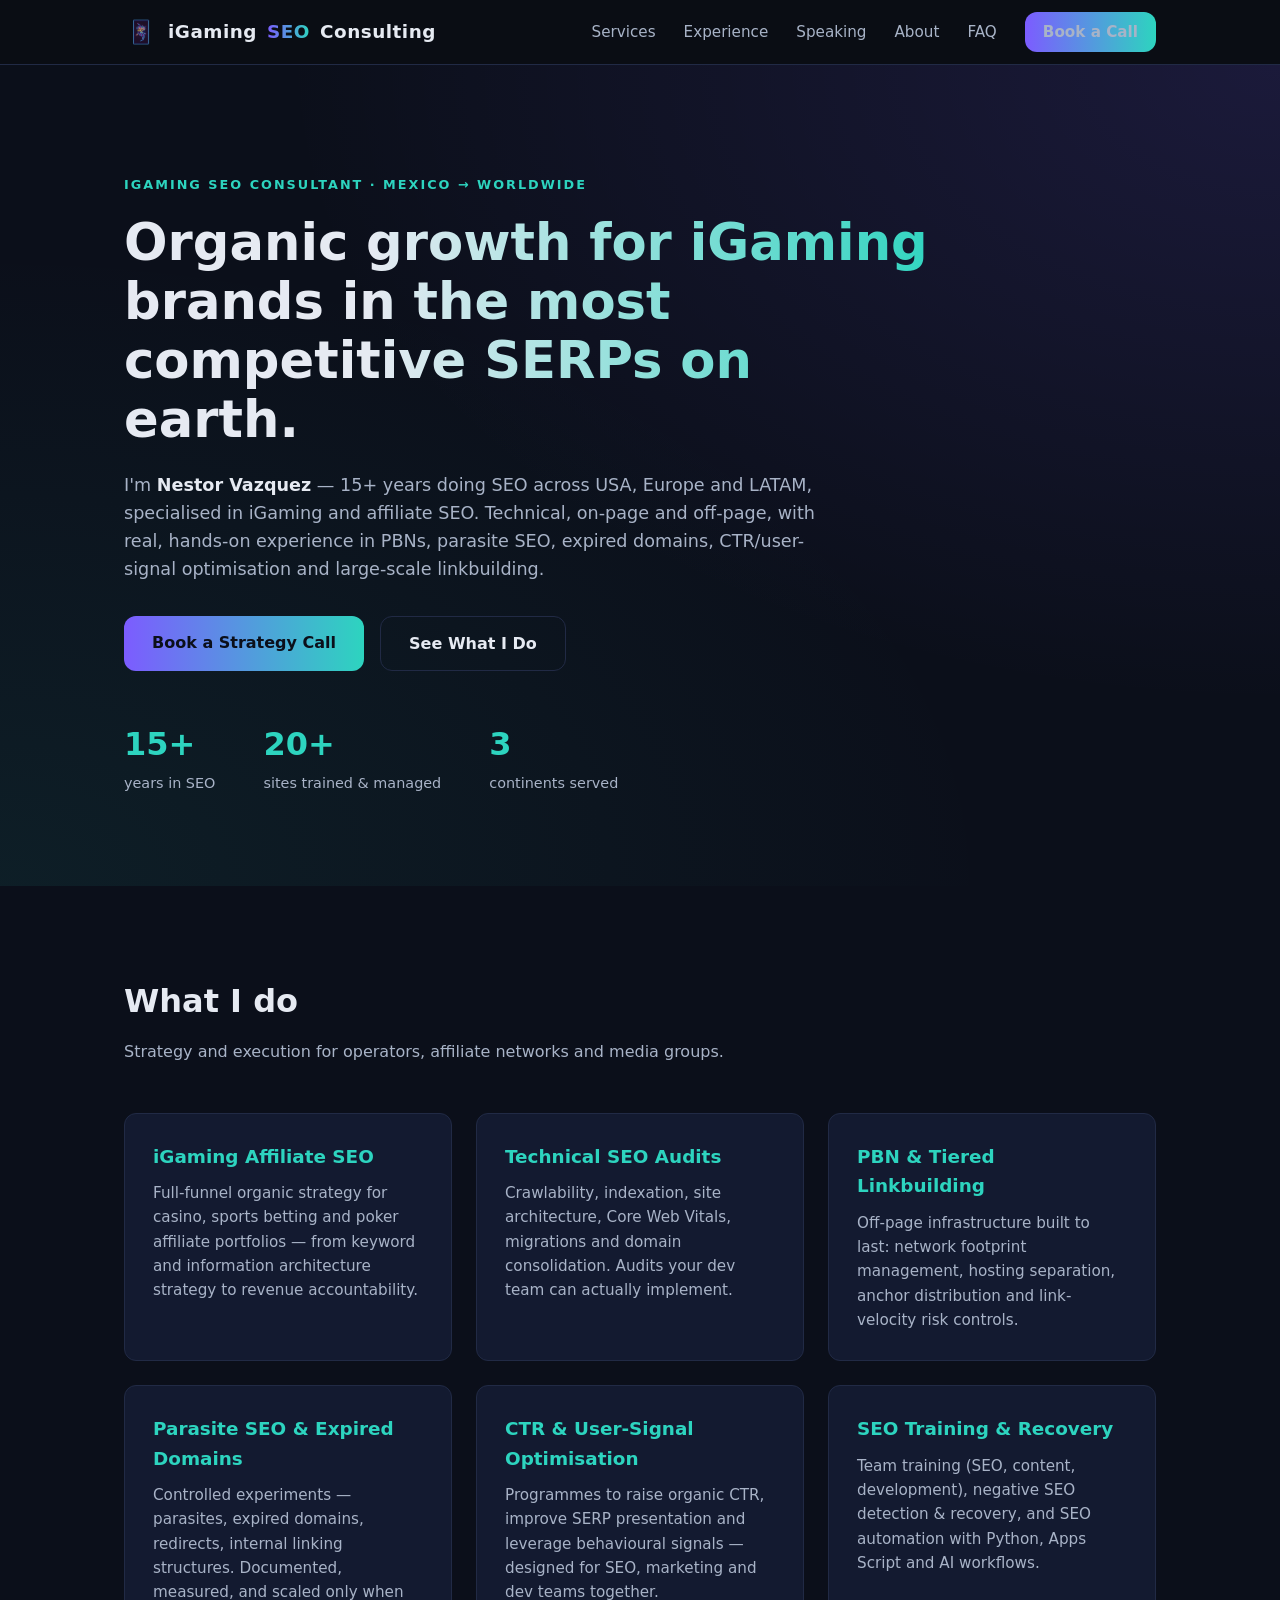
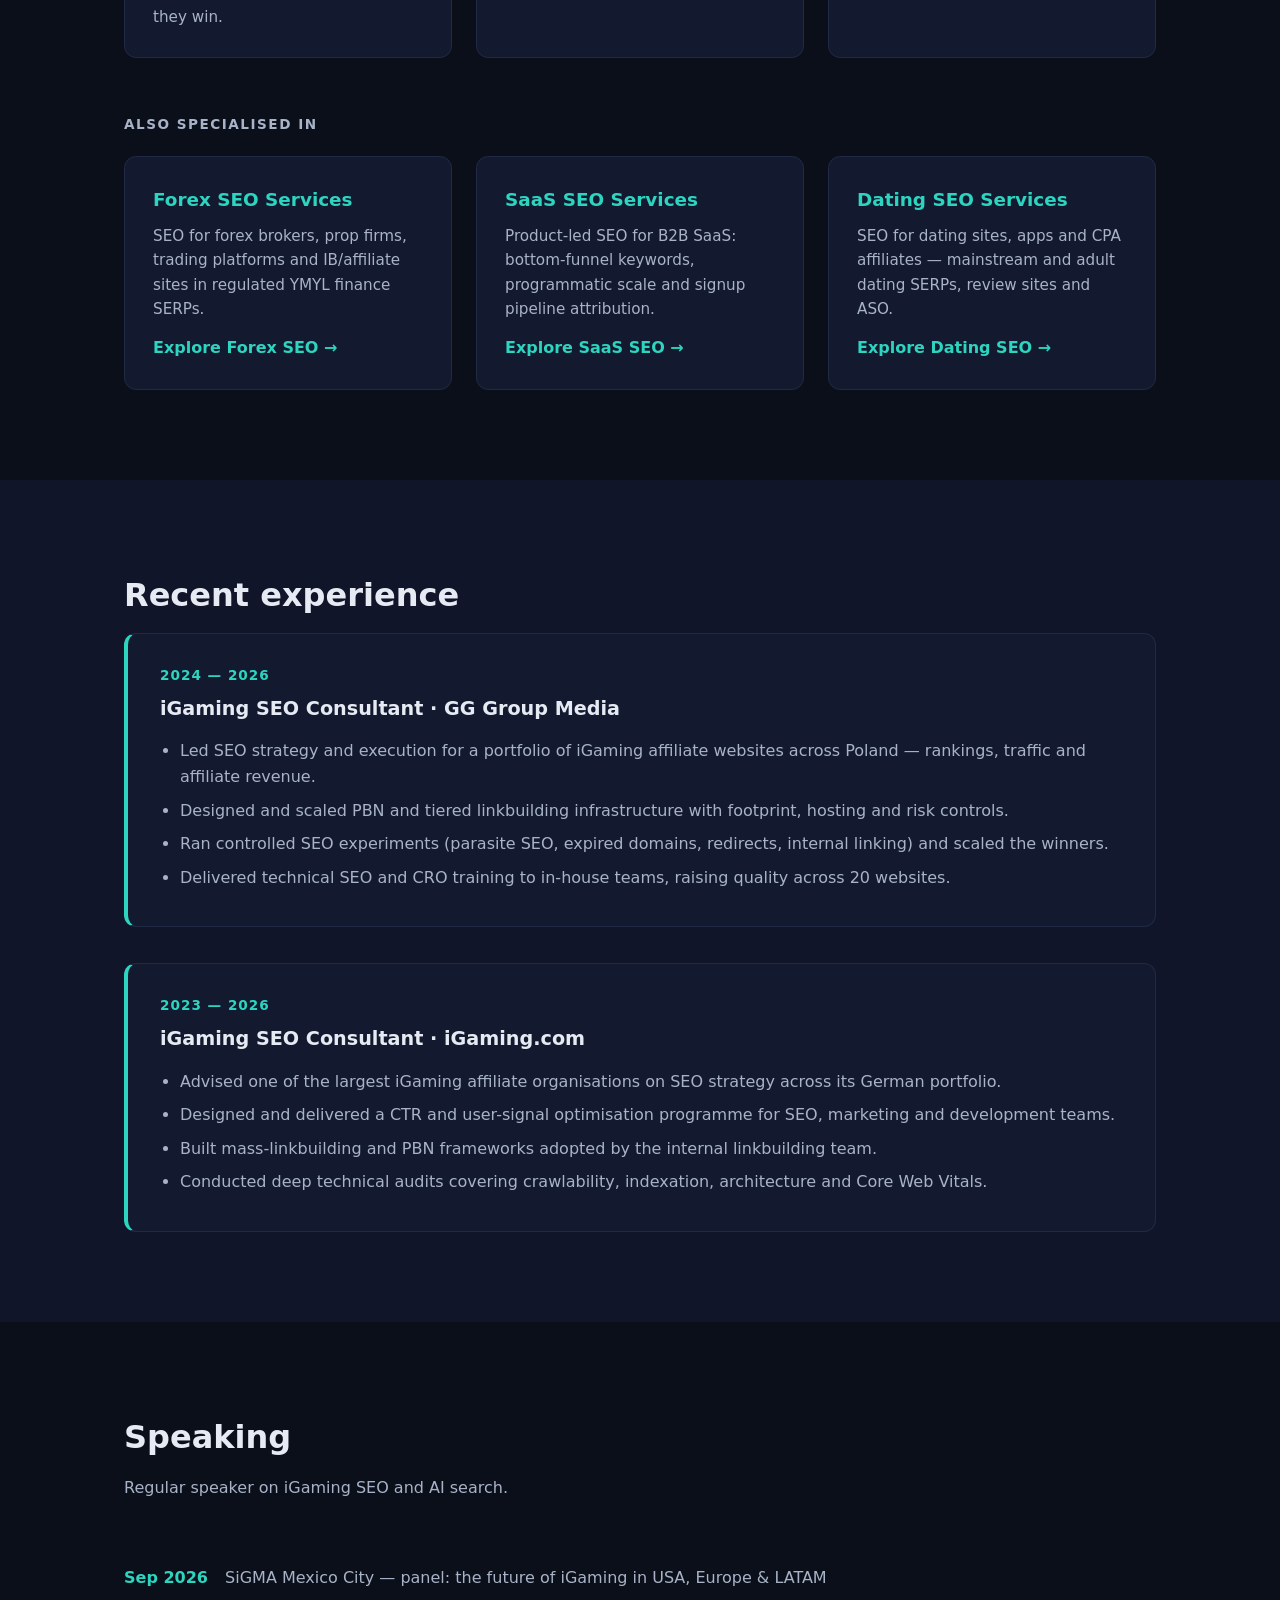
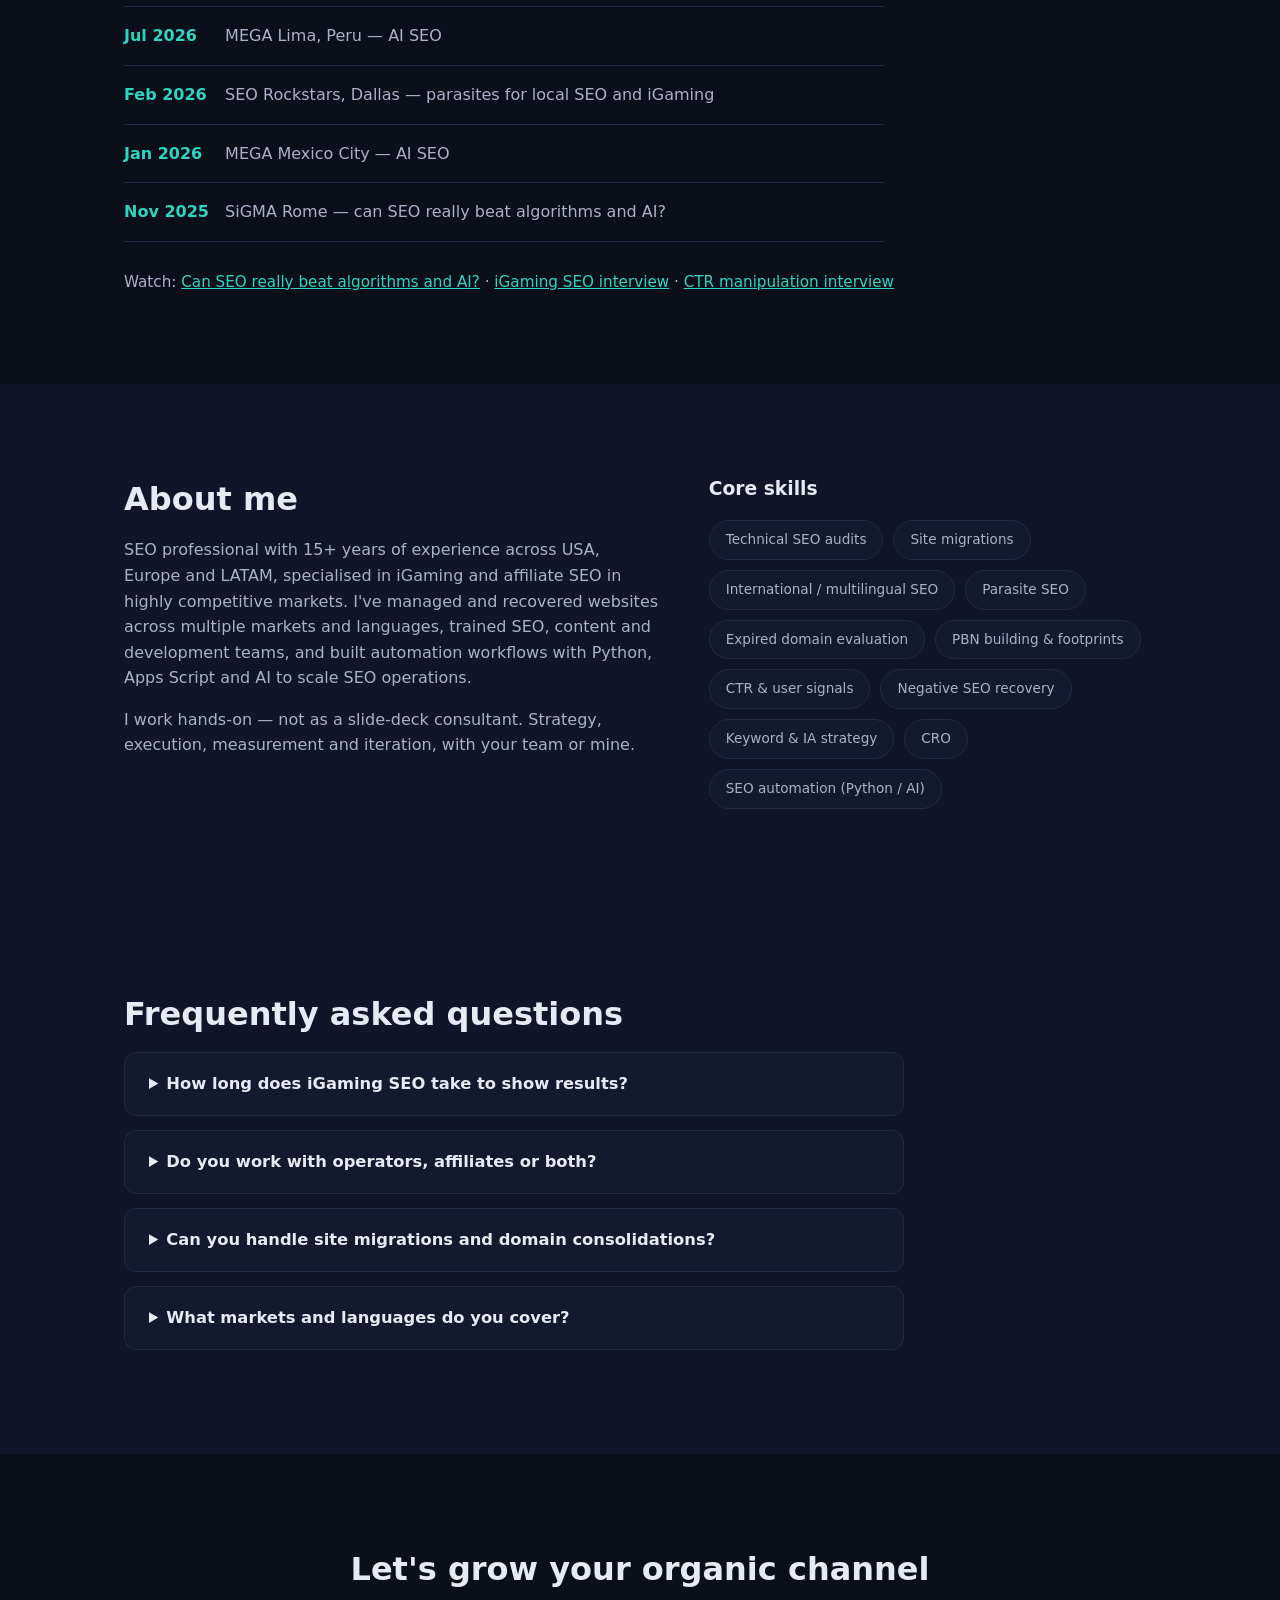
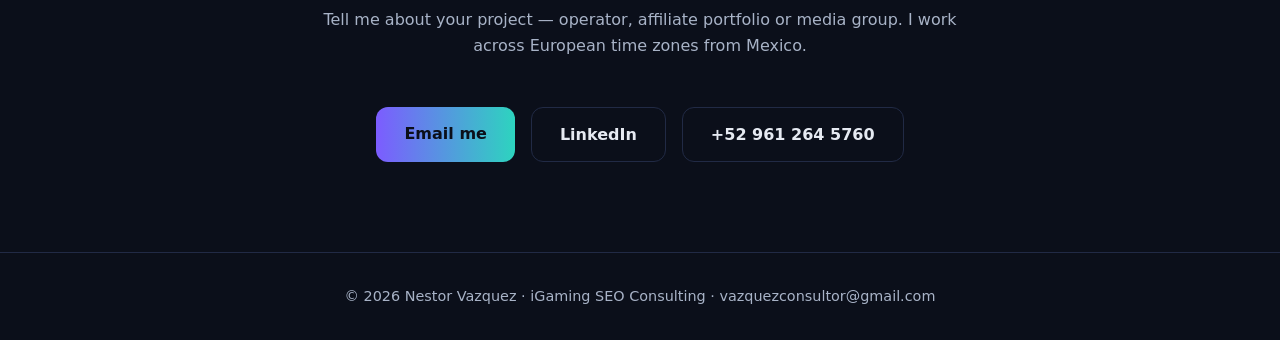
==== commit 5479b706: "Rebrand with original identity: joker logo, navy + purple/teal gradient theme" ====
--- a/index.html
+++ b/index.html
@@ -14,13 +14,13 @@
   <meta name="twitter:description" content="Affiliate SEO, technical SEO and organic growth for iGaming brands. 15+ years in the most competitive SERPs on earth." />
   <meta name="robots" content="index, follow, max-image-preview:large" />
   <link rel="canonical" href="https://igamingseoconsulting.pages.dev/" />
-  <link rel="icon" href="data:image/svg+xml,%3Csvg xmlns='http://www.w3.org/2000/svg' viewBox='0 0 100 100'%3E%3Ctext y='0.9em' font-size='90'%3E%F0%9F%8E%B0%3C/text%3E%3C/svg%3E" />
+  <link rel="icon" type="image/png" href="/logo.png" />
   <link rel="stylesheet" href="styles.css" />
 </head>
 <body>
   <header class="site-header">
     <nav class="nav container">
-      <a class="logo" href="#top">iGaming<span>SEO</span>Consulting</a>
+      <a class="logo" href="#top"><img class="logo-img" src="/logo.png" alt="iGaming SEO Consulting logo" />iGaming<span>SEO</span>Consulting</a>
       <button class="nav-toggle" aria-label="Toggle menu" aria-expanded="false">☰</button>
       <ul class="nav-links">
         <li><a href="#services">Services</a></li>
@@ -97,17 +97,17 @@
             <article class="card">
               <h3>Forex SEO Services</h3>
               <p>SEO for forex brokers, prop firms, trading platforms and IB/affiliate sites in regulated YMYL finance SERPs.</p>
-              <a class="card-link" href="forex-seo-services/">Explore Forex SEO →</a>
+              <a class="card-link" href="services/forex-seo-services/">Explore Forex SEO →</a>
             </article>
             <article class="card">
               <h3>SaaS SEO Services</h3>
               <p>Product-led SEO for B2B SaaS: bottom-funnel keywords, programmatic scale and signup pipeline attribution.</p>
-              <a class="card-link" href="saas-seo-services/">Explore SaaS SEO →</a>
+              <a class="card-link" href="services/saas-seo-services/">Explore SaaS SEO →</a>
             </article>
             <article class="card">
               <h3>Dating SEO Services</h3>
               <p>SEO for dating sites, apps and CPA affiliates — mainstream and adult dating SERPs, review sites and ASO.</p>
-              <a class="card-link" href="dating-seo-services/">Explore Dating SEO →</a>
+              <a class="card-link" href="services/dating-seo-services/">Explore Dating SEO →</a>
             </article>
           </div>
         </div>
--- a/styles.css
+++ b/styles.css
@@ -1,12 +1,13 @@
 :root {
-  --bg: #0b0e14;
-  --bg-alt: #10141d;
-  --card: #141926;
-  --text: #e8eaf0;
-  --muted: #9aa3b2;
-  --accent: #f5c518;
-  --accent-dark: #c79e0a;
-  --border: #232a3a;
+  --bg: #0b0f1a;
+  --bg-alt: #101529;
+  --card: #131a30;
+  --text: #e6eaf2;
+  --muted: #a8b3c7;
+  --accent: #2dd4bf;
+  --accent-dark: #1fa894;
+  --purple: #7c5cff;
+  --border: #212a45;
   --radius: 12px;
 }
 
@@ -46,9 +47,24 @@
   color: var(--text);
   text-decoration: none;
   letter-spacing: 0.5px;
-}
-
-.logo span { color: var(--accent); }
+  display: flex;
+  align-items: center;
+  gap: 10px;
+}
+
+.logo-img {
+  width: 34px;
+  height: 34px;
+  border-radius: 8px;
+  display: block;
+}
+
+.logo span {
+  background: linear-gradient(90deg, var(--purple), var(--accent));
+  -webkit-background-clip: text;
+  background-clip: text;
+  color: transparent;
+}
 
 .nav-links {
   display: flex;
@@ -78,8 +94,8 @@
 /* Buttons */
 .btn {
   display: inline-block;
-  background: var(--accent);
-  color: #111;
+  background: linear-gradient(90deg, var(--purple), var(--accent));
+  color: #0b0f1a;
   font-weight: 700;
   padding: 14px 28px;
   border-radius: var(--radius);
@@ -106,7 +122,8 @@
 .hero {
   padding: 110px 0 90px;
   background:
-    radial-gradient(ellipse at top right, rgba(245, 197, 24, 0.08), transparent 55%),
+    radial-gradient(ellipse at top right, rgba(124, 92, 255, 0.14), transparent 55%),
+    radial-gradient(ellipse at bottom left, rgba(45, 212, 191, 0.08), transparent 55%),
     var(--bg);
 }
 
@@ -124,6 +141,10 @@
   line-height: 1.15;
   max-width: 820px;
   margin-bottom: 22px;
+  background: linear-gradient(90deg, #e6eaf2 30%, var(--accent));
+  -webkit-background-clip: text;
+  background-clip: text;
+  color: transparent;
 }
 
 .lead { color: var(--muted); font-size: 1.1rem; max-width: 720px; margin-bottom: 32px; }
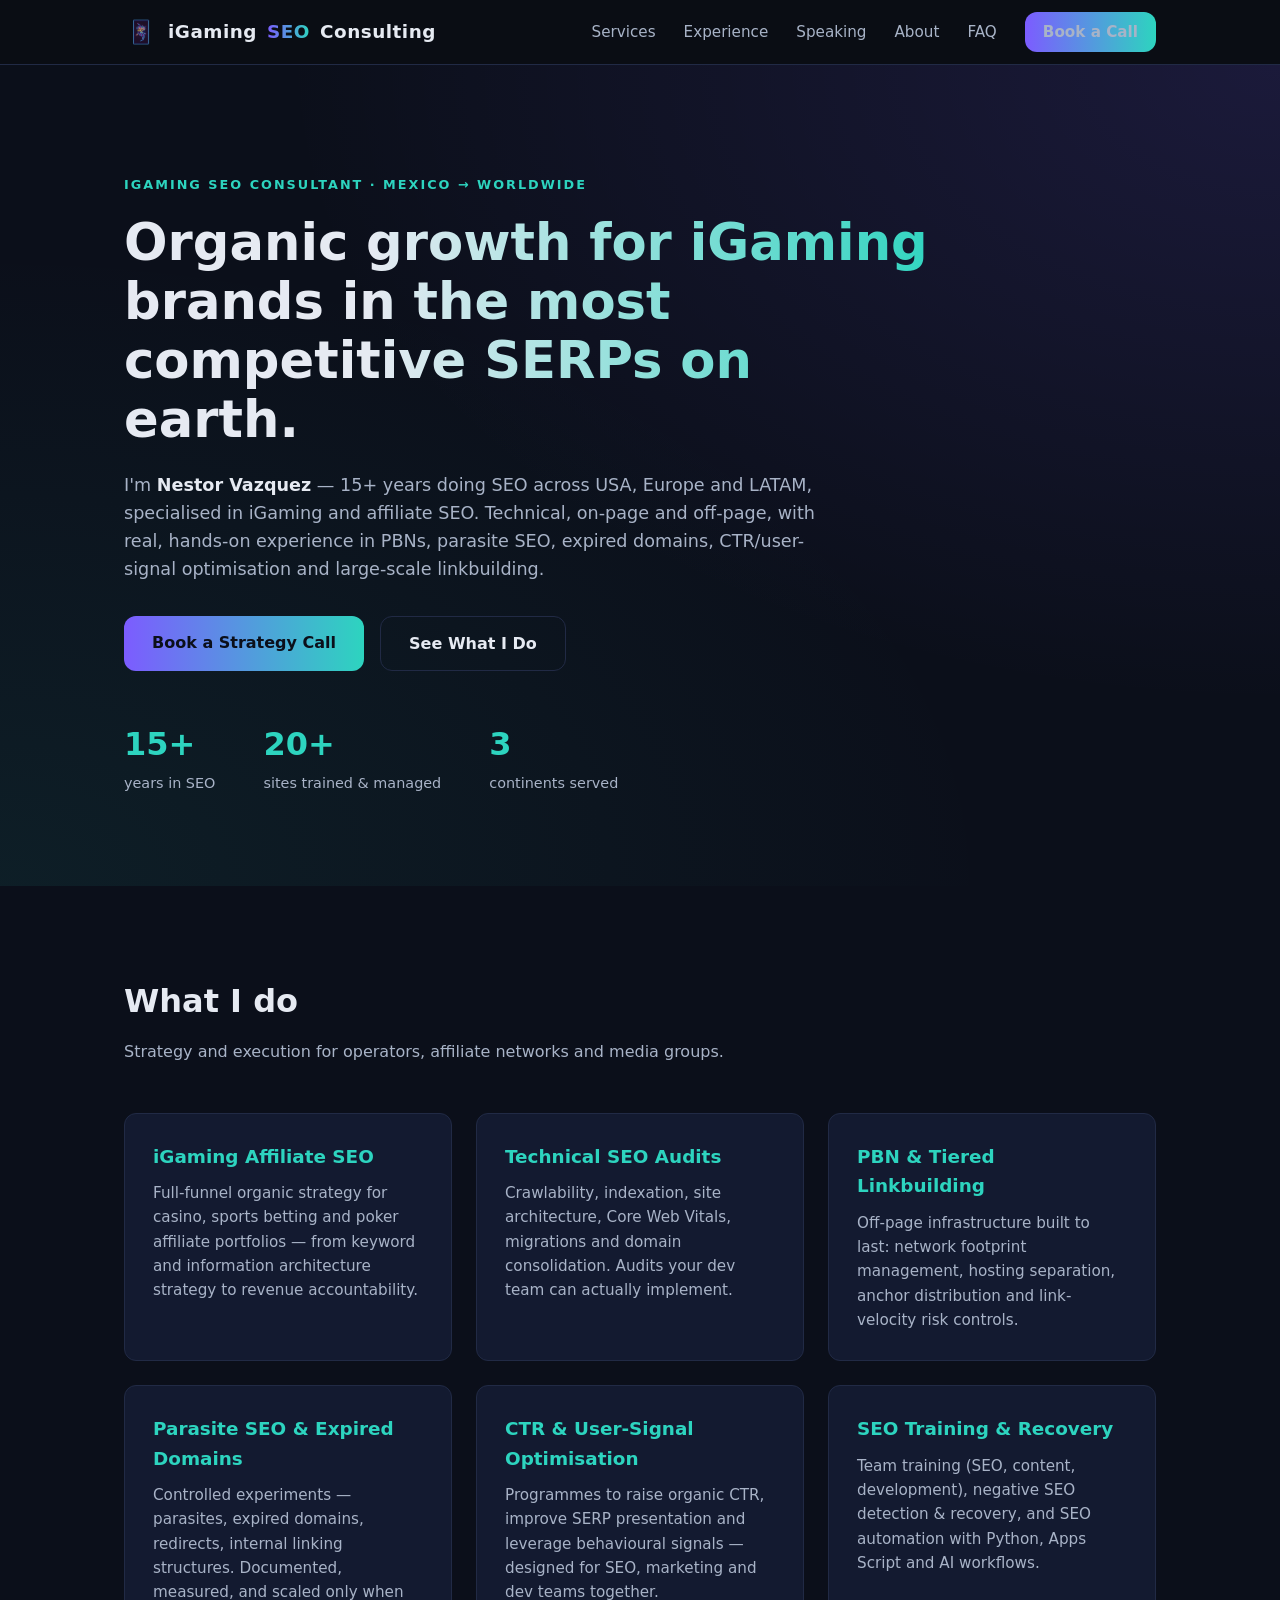
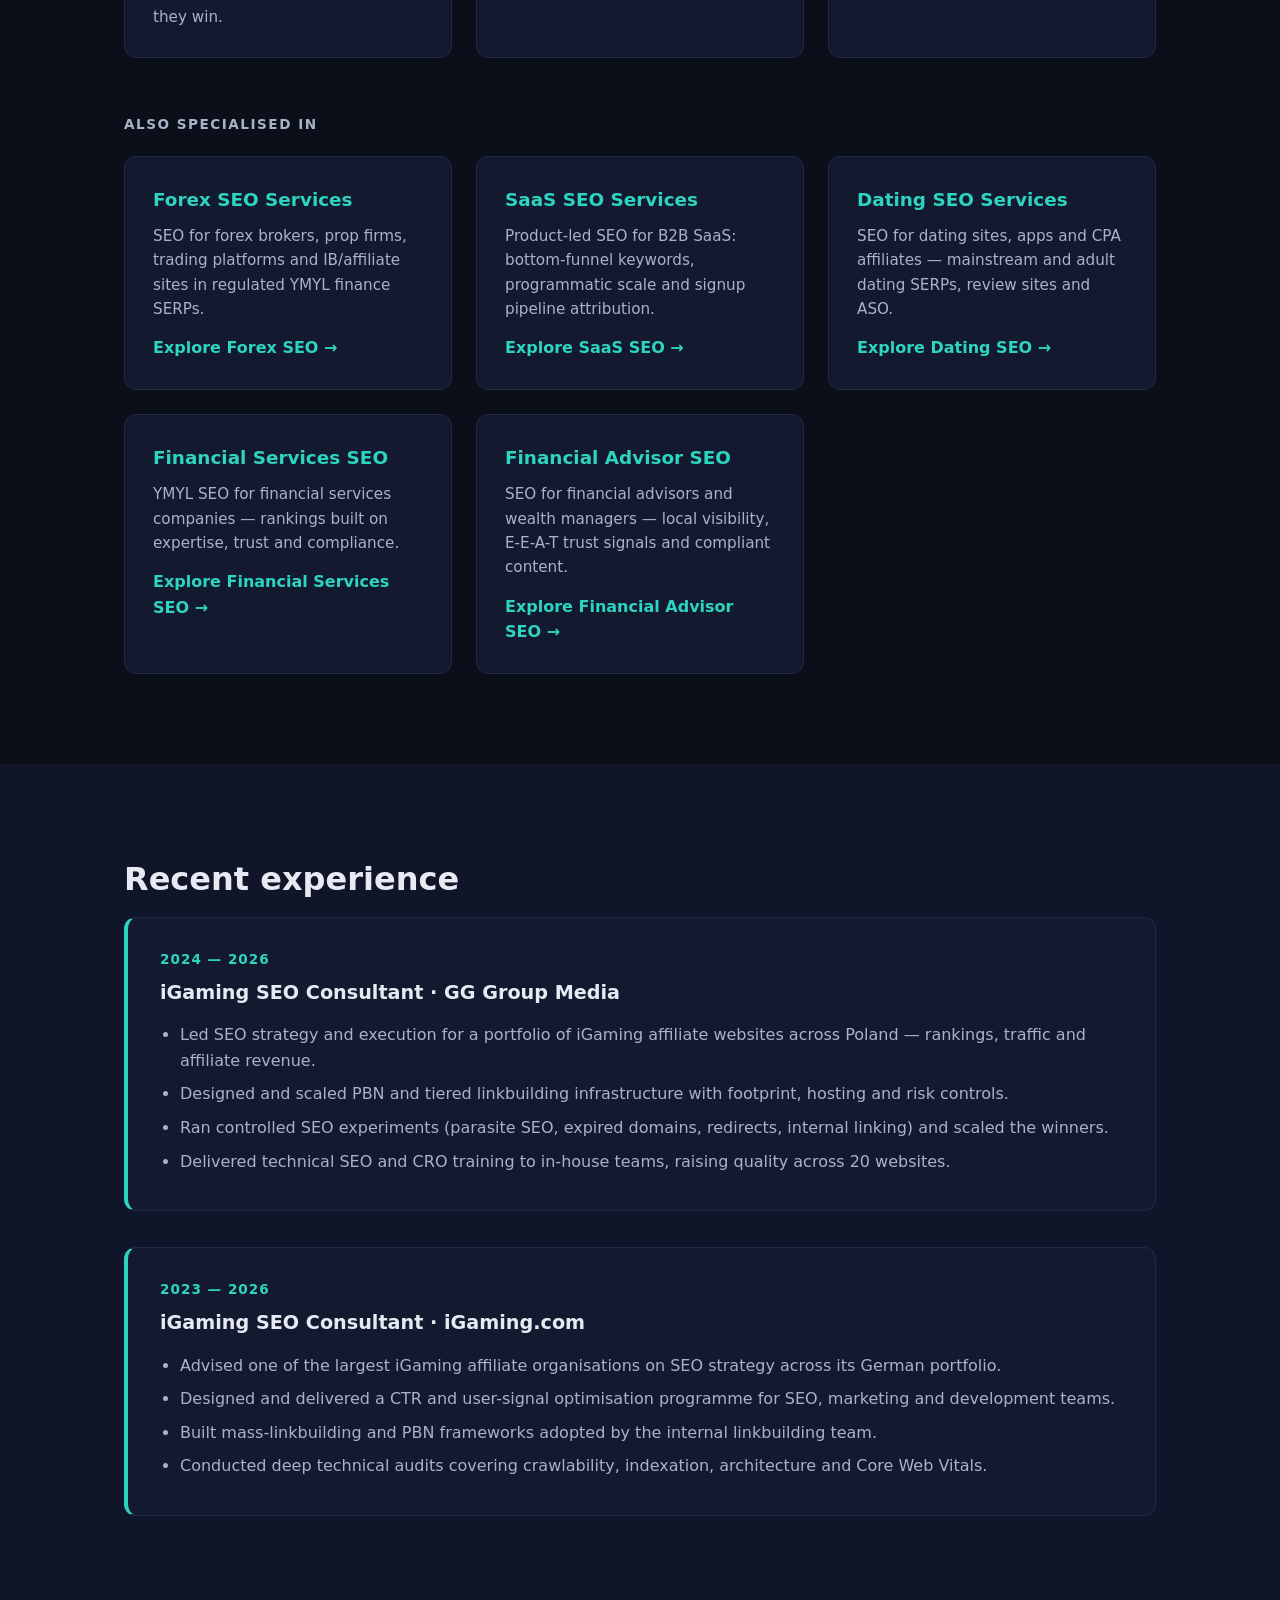
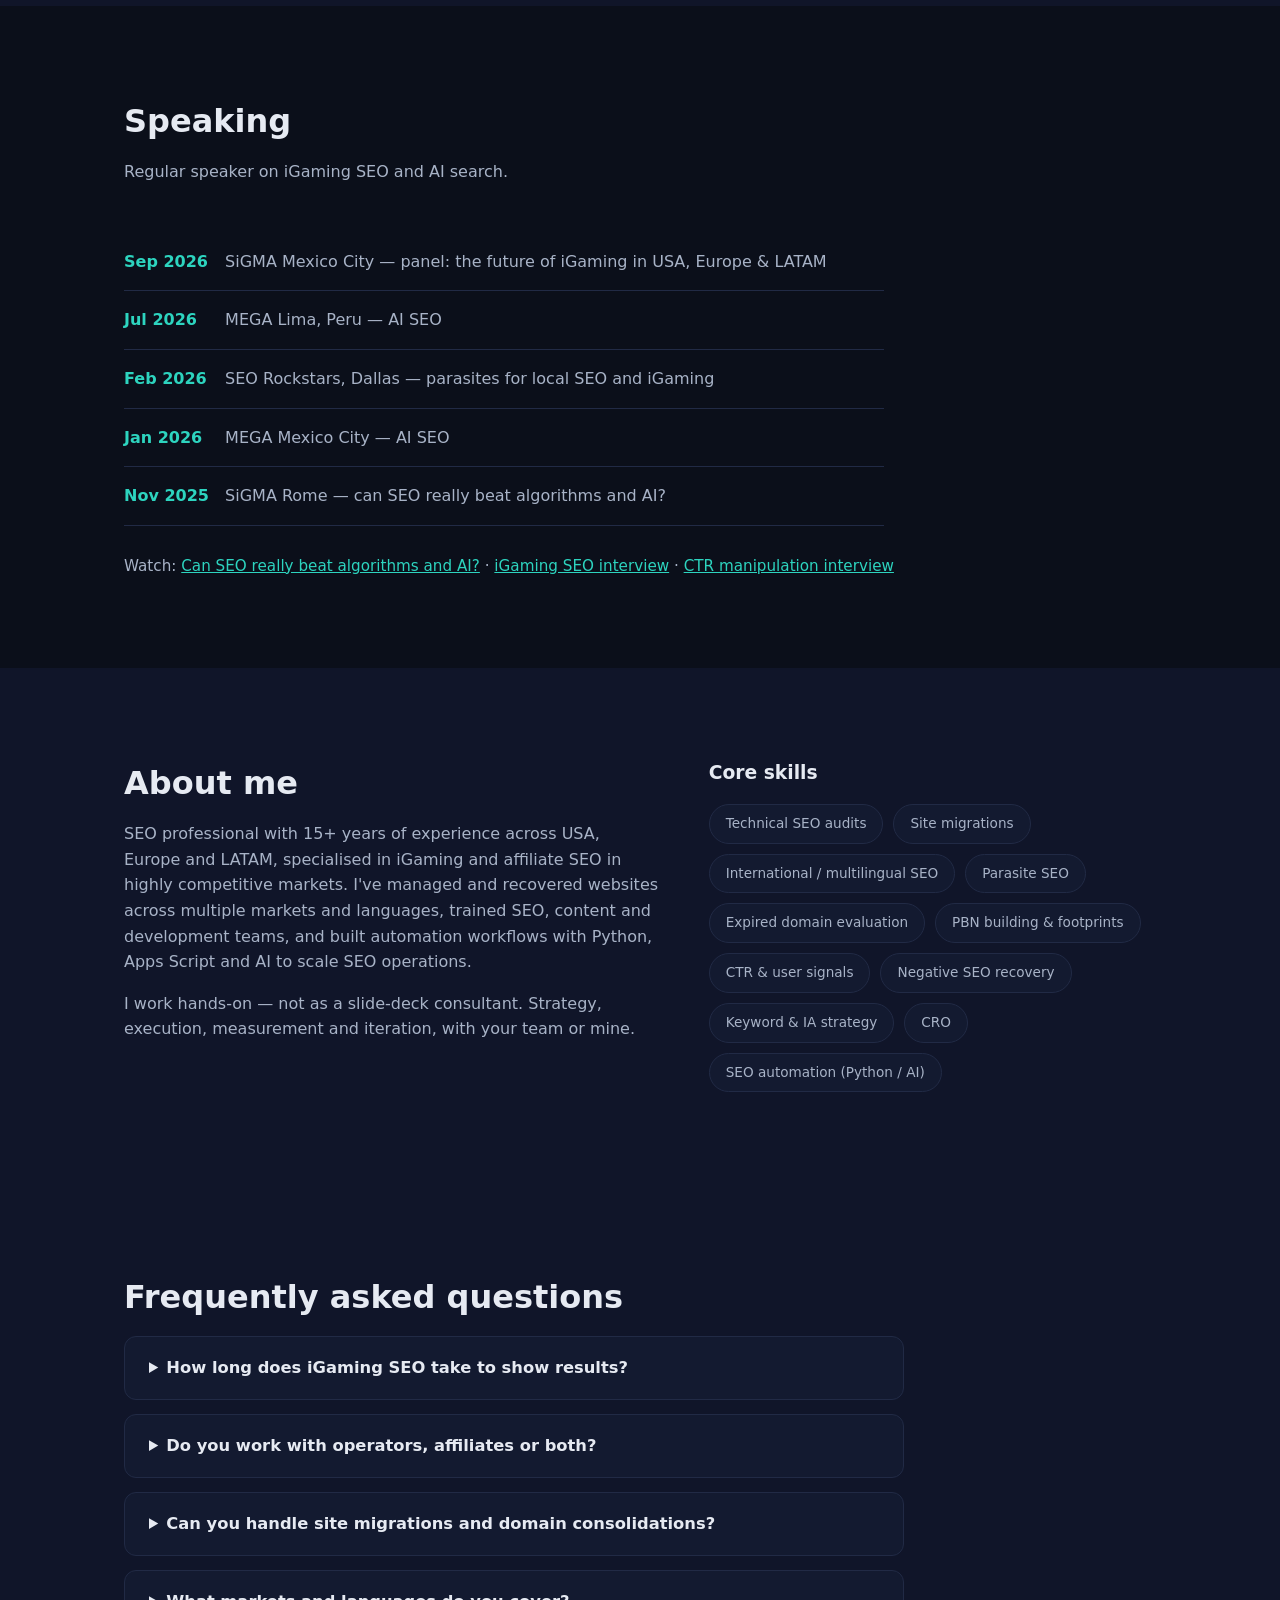
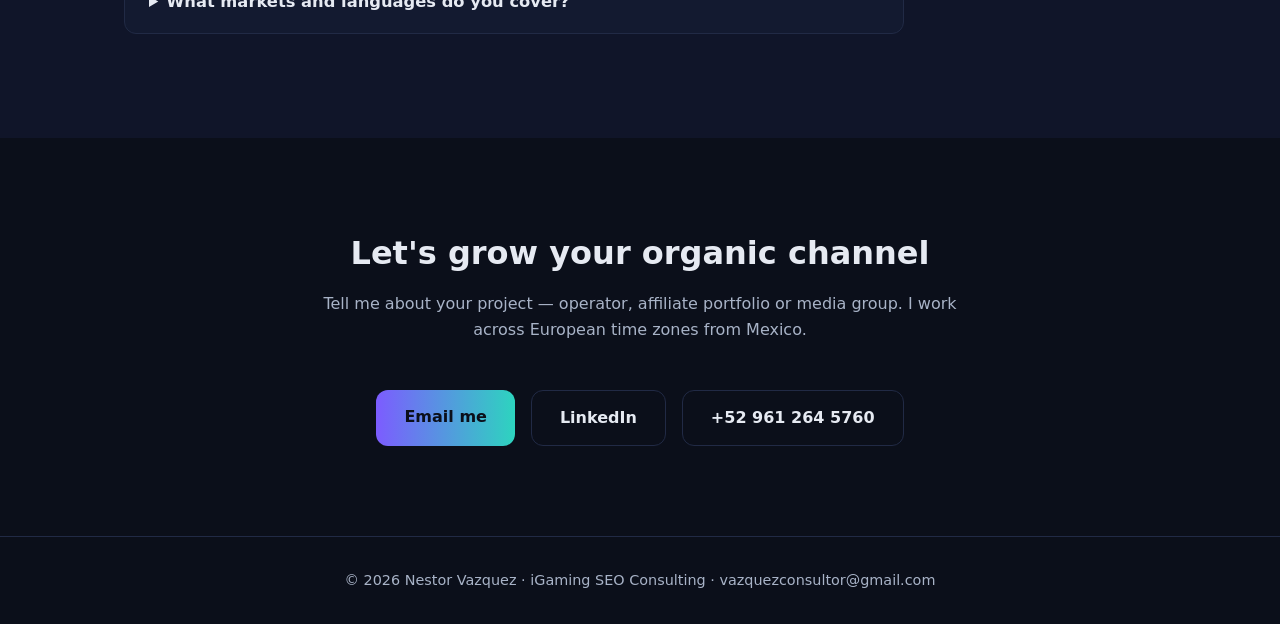
==== commit 0eeea7c9: "Recover old financial services pages and blog from previous template" ====
--- a/index.html
+++ b/index.html
@@ -108,6 +108,16 @@
               <h3>Dating SEO Services</h3>
               <p>SEO for dating sites, apps and CPA affiliates — mainstream and adult dating SERPs, review sites and ASO.</p>
               <a class="card-link" href="services/dating-seo-services/">Explore Dating SEO →</a>
+            </article>
+            <article class="card">
+              <h3>Financial Services SEO</h3>
+              <p>YMYL SEO for financial services companies — rankings built on expertise, trust and compliance.</p>
+              <a class="card-link" href="services/financial-services-seo-marketing/">Explore Financial Services SEO →</a>
+            </article>
+            <article class="card">
+              <h3>Financial Advisor SEO</h3>
+              <p>SEO for financial advisors and wealth managers — local visibility, E-E-A-T trust signals and compliant content.</p>
+              <a class="card-link" href="services/seo-financial-advisors/">Explore Financial Advisor SEO →</a>
             </article>
           </div>
         </div>
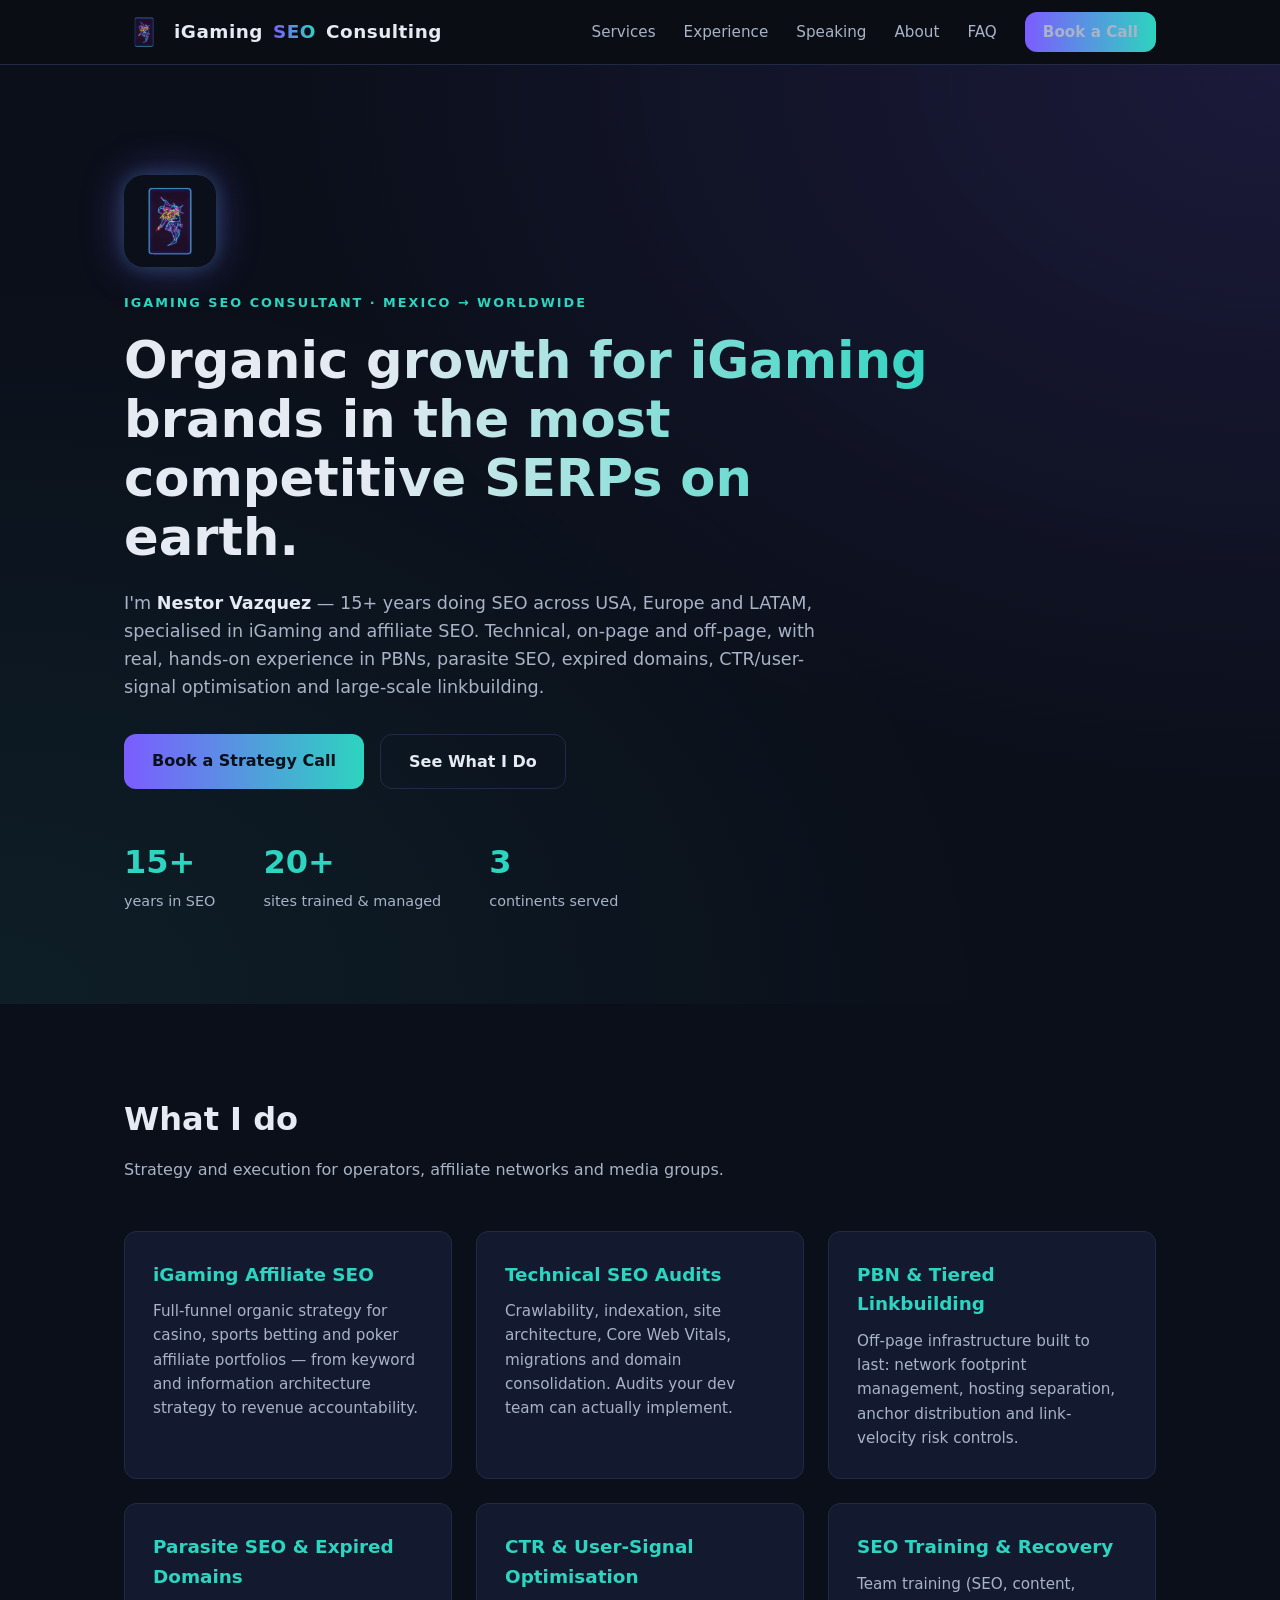
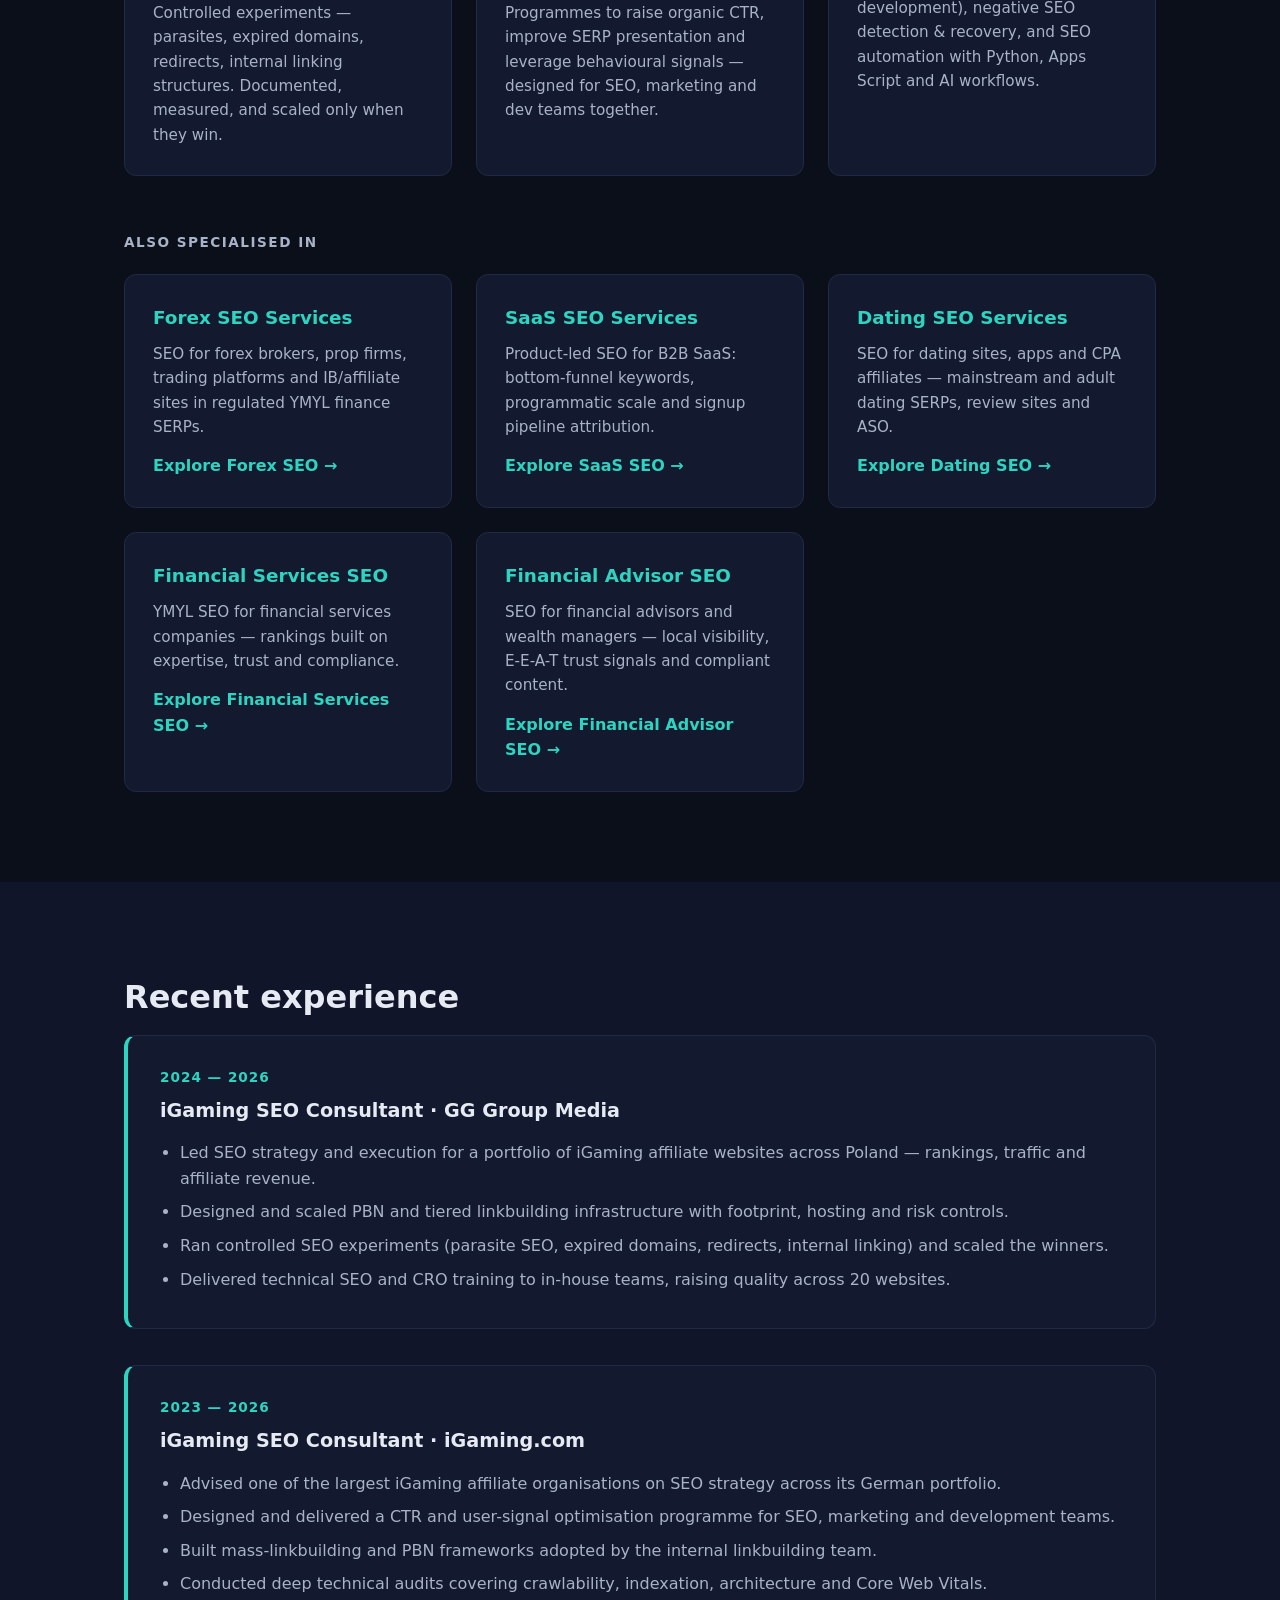
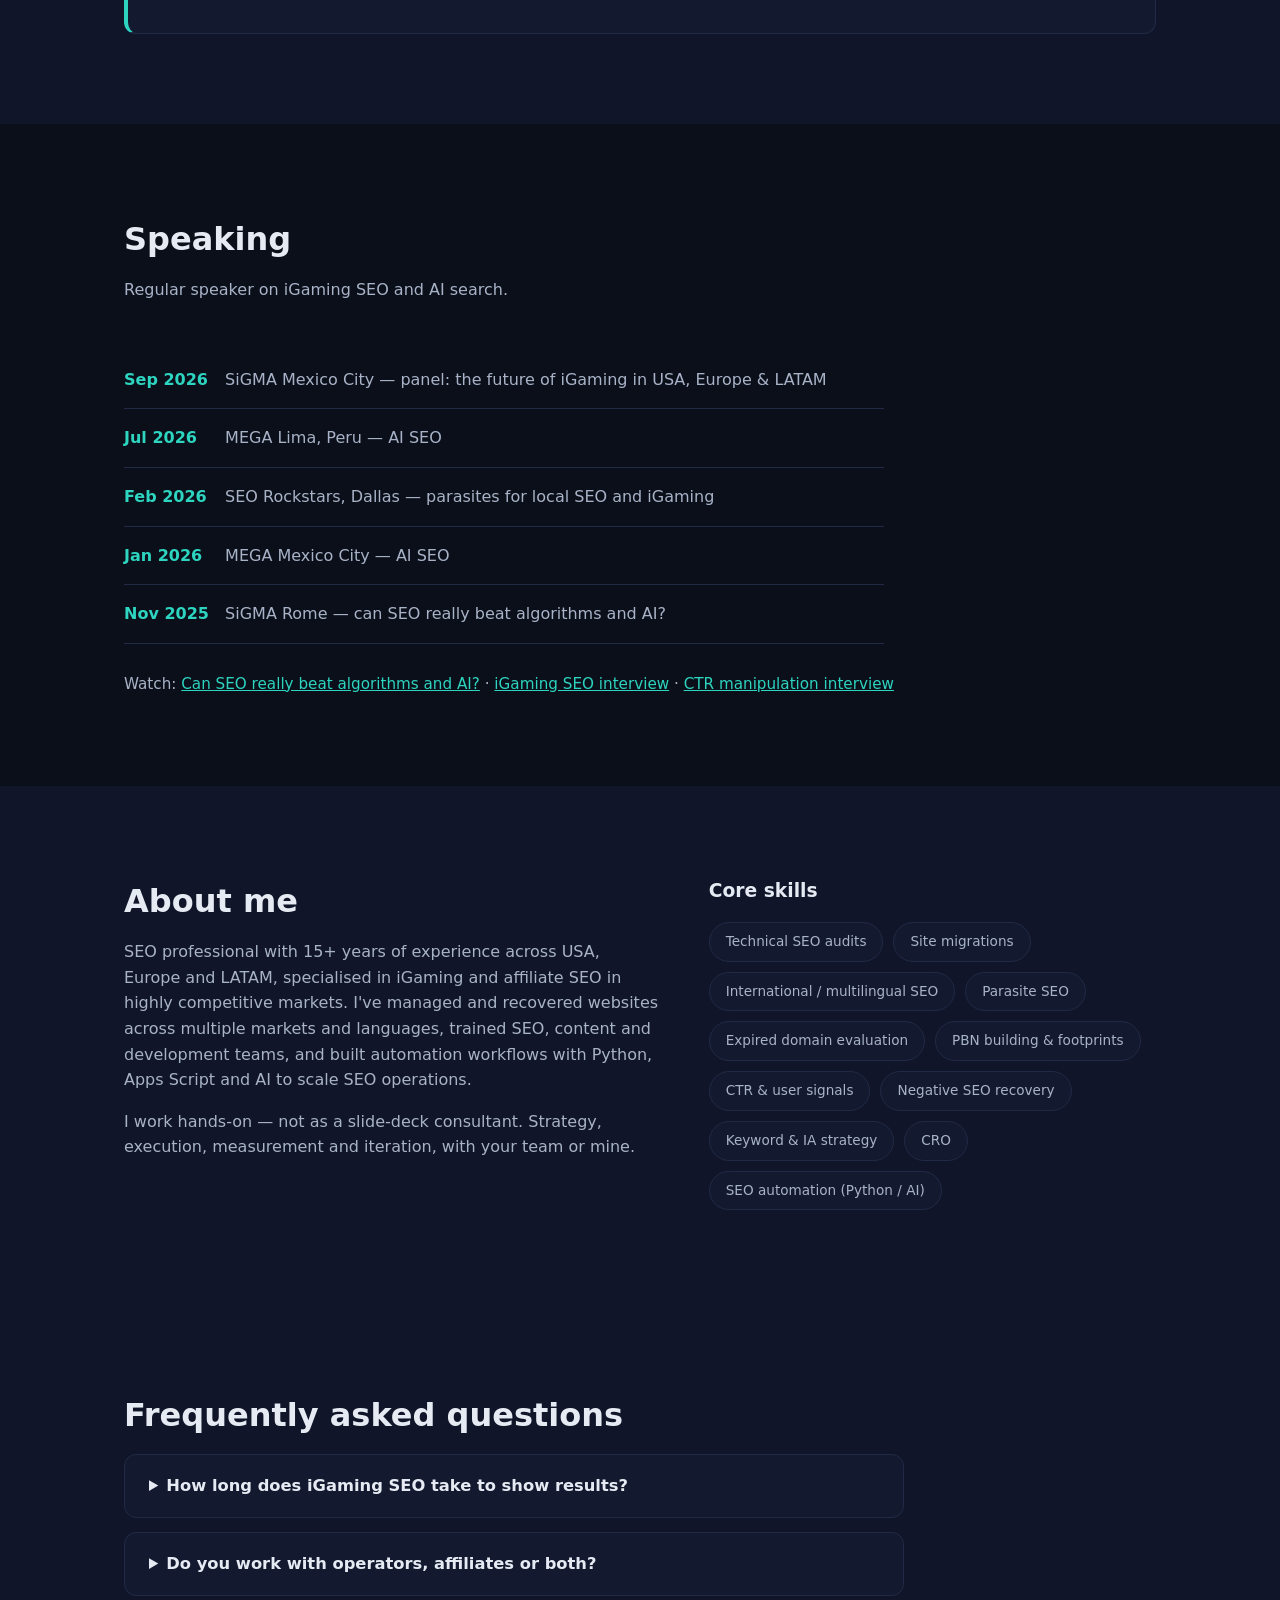
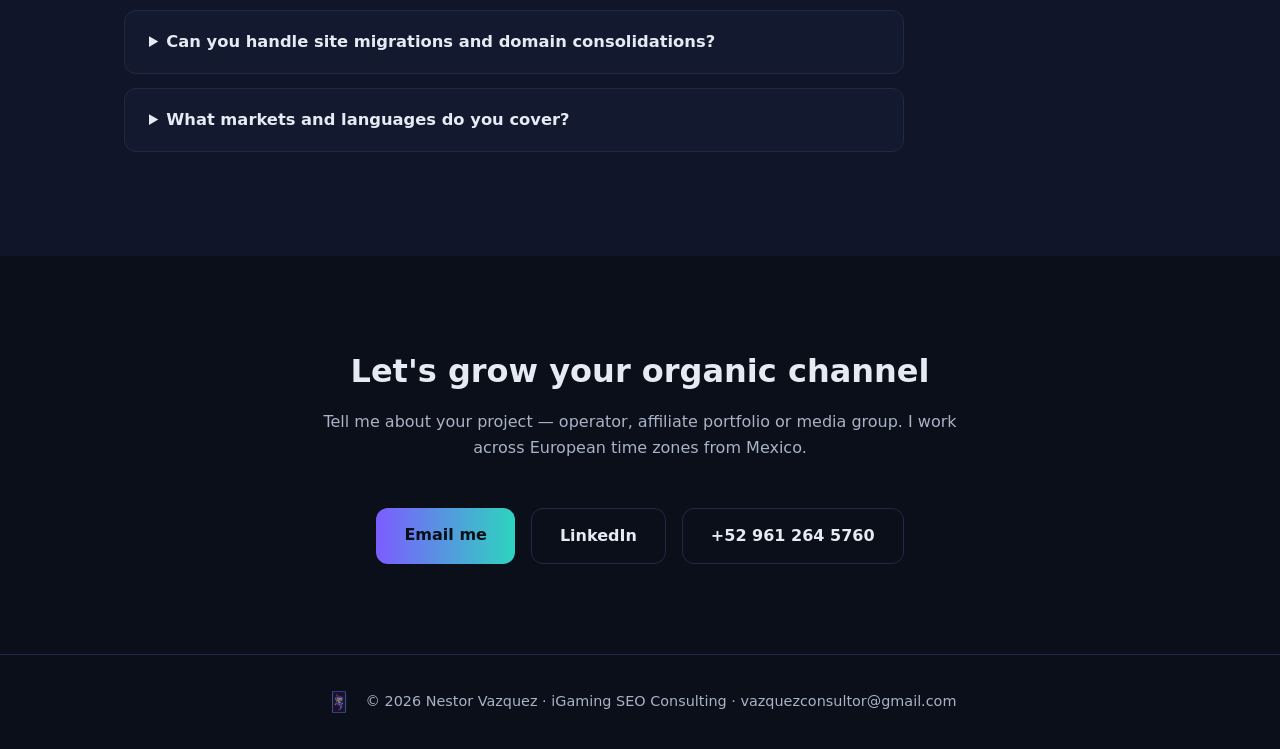
==== commit 04c2e7e4: "Show logo more prominently: hero logo with glow, footer logo, larger header mark" ====
--- a/index.html
+++ b/index.html
@@ -38,7 +38,8 @@
     <section class="hero">
       <div class="container hero-grid">
         <div>
-          <p class="eyebrow">iGaming SEO Consultant · Mexico → worldwide</p>
+          <img class="hero-logo" src="/logo.png" alt="iGaming SEO Consulting joker logo" />
+        <p class="eyebrow">iGaming SEO Consultant · Mexico → worldwide</p>
           <h1>Organic growth for iGaming brands in the most competitive SERPs on earth.</h1>
           <p class="lead">
             I'm <strong>Nestor Vazquez</strong> — 15+ years doing SEO across USA, Europe and LATAM,
@@ -254,7 +255,7 @@
 
   <footer class="site-footer">
     <div class="container">
-      <p>© 2026 Nestor Vazquez · iGaming SEO Consulting · vazquezconsultor@gmail.com</p>
+      <p class="footer-brand"><img class="footer-logo" src="/logo.png" alt="iGaming SEO Consulting logo" /><span>© 2026 Nestor Vazquez · iGaming SEO Consulting · vazquezconsultor@gmail.com</span></p>
     </div>
   </footer>
 
--- a/styles.css
+++ b/styles.css
@@ -53,9 +53,9 @@
 }
 
 .logo-img {
-  width: 34px;
-  height: 34px;
-  border-radius: 8px;
+  width: 40px;
+  height: 40px;
+  border-radius: 9px;
   display: block;
 }
 
@@ -127,6 +127,15 @@
     var(--bg);
 }
 
+.hero-logo {
+  width: 92px;
+  height: 92px;
+  border-radius: 20px;
+  margin-bottom: 26px;
+  display: block;
+  box-shadow: 0 0 42px rgba(124, 92, 255, 0.4), 0 0 18px rgba(45, 212, 191, 0.25);
+}
+
 .eyebrow {
   color: var(--accent);
   text-transform: uppercase;
@@ -330,6 +339,20 @@
   color: var(--muted);
   font-size: 0.9rem;
   text-align: center;
+}
+
+.footer-brand {
+  display: flex;
+  align-items: center;
+  justify-content: center;
+  gap: 12px;
+}
+
+.footer-logo {
+  width: 30px;
+  height: 30px;
+  border-radius: 7px;
+  display: block;
 }
 
 /* Responsive */
